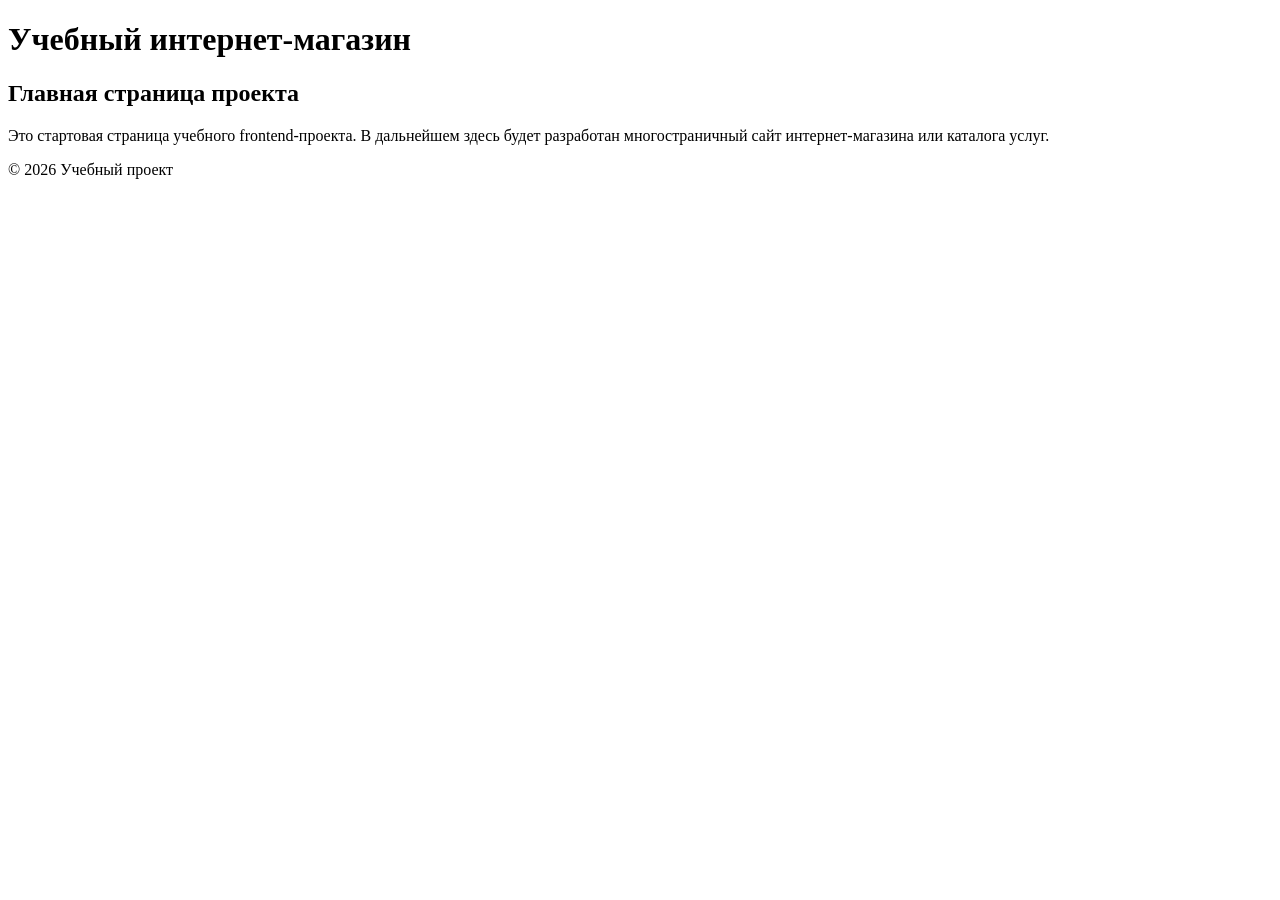
==== index.html @ a04b0ff8 "feat: initialize frontend project structure" ====
<!DOCTYPE html>
<html lang="ru">
<head>
  <meta charset="UTF-8">
  <meta name="viewport" content="width=device-width, initial-scale=1.0">
  <title>Каталог товаров</title>
  <link rel="stylesheet" href="css/style.css">
</head>
<body>
  <header>
    <h1>Учебный интернет-магазин</h1>
  </header>

  <main>
    <section>
      <h2>Главная страница проекта</h2>
      <p>
        Это стартовая страница учебного frontend-проекта.
        В дальнейшем здесь будет разработан многостраничный сайт
        интернет-магазина или каталога услуг.
      </p>
    </section>
  </main>

  <footer>
    <p>&copy; 2026 Учебный проект</p>
  </footer>
</body>
</html>
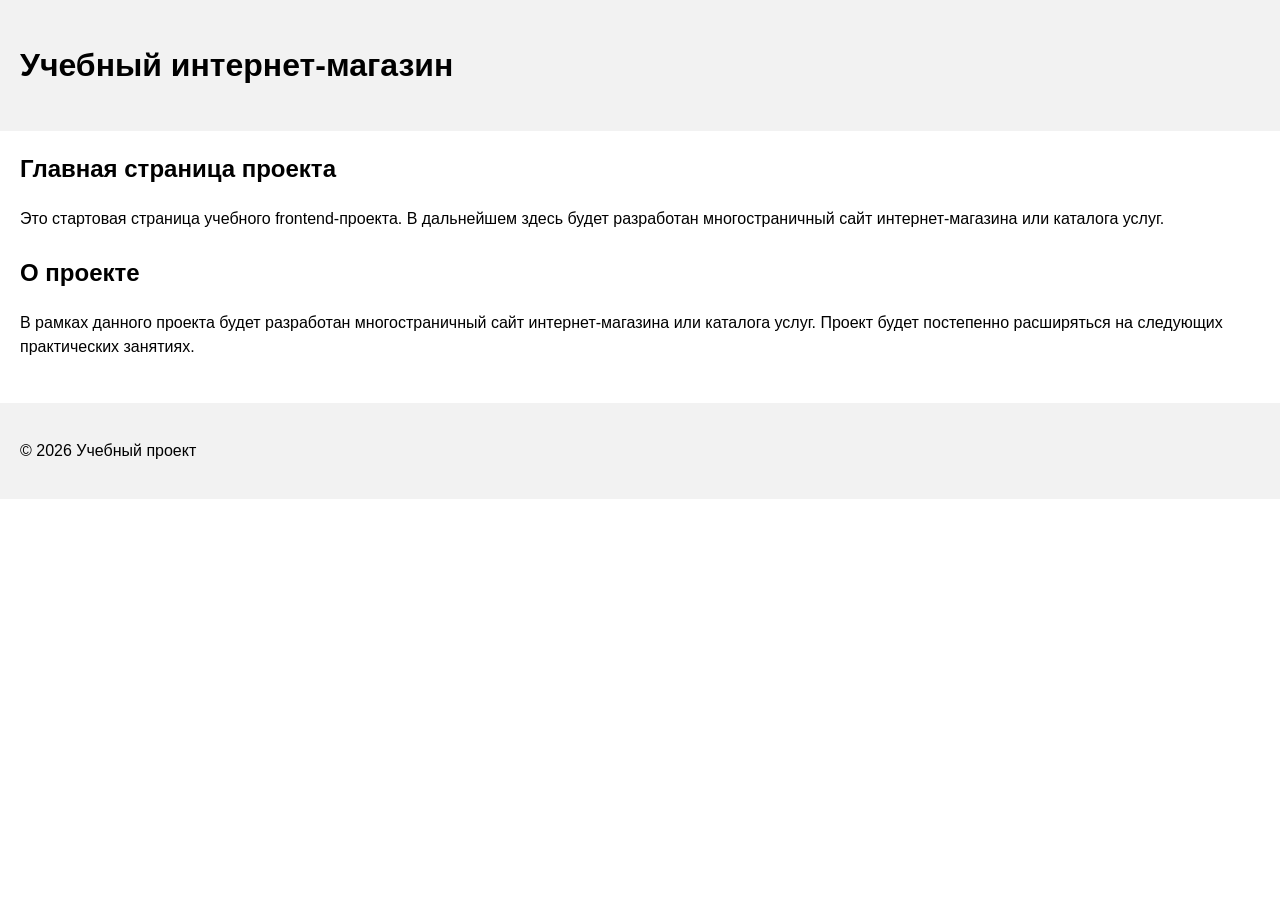
==== commit 2fb34e9d: "feat: add project description section" ====
--- a/index.html
+++ b/index.html
@@ -20,6 +20,15 @@
         интернет-магазина или каталога услуг.
       </p>
     </section>
+    <section>
+      <h2>О проекте</h2>
+      <p>
+        В рамках данного проекта будет разработан многостраничный сайт
+        интернет-магазина или каталога услуг. Проект будет постепенно
+        расширяться на следующих практических занятиях.
+      </p>
+    </section>
+ 
   </main>
 
   <footer>
--- a/css/style.css
+++ b/css/style.css
@@ -0,0 +1,27 @@
+body {
+  margin: 0;
+  font-family: Arial, sans-serif;
+  line-height: 1.5;
+}
+
+header,
+main,
+footer {
+  padding: 20px;
+}
+
+header {
+  background-color: #f2f2f2;
+}
+
+footer {
+  background-color: #f2f2f2;
+}
+
+section {
+  margin-bottom: 24px;
+}
+
+section h2 {
+  margin-top: 0;
+}
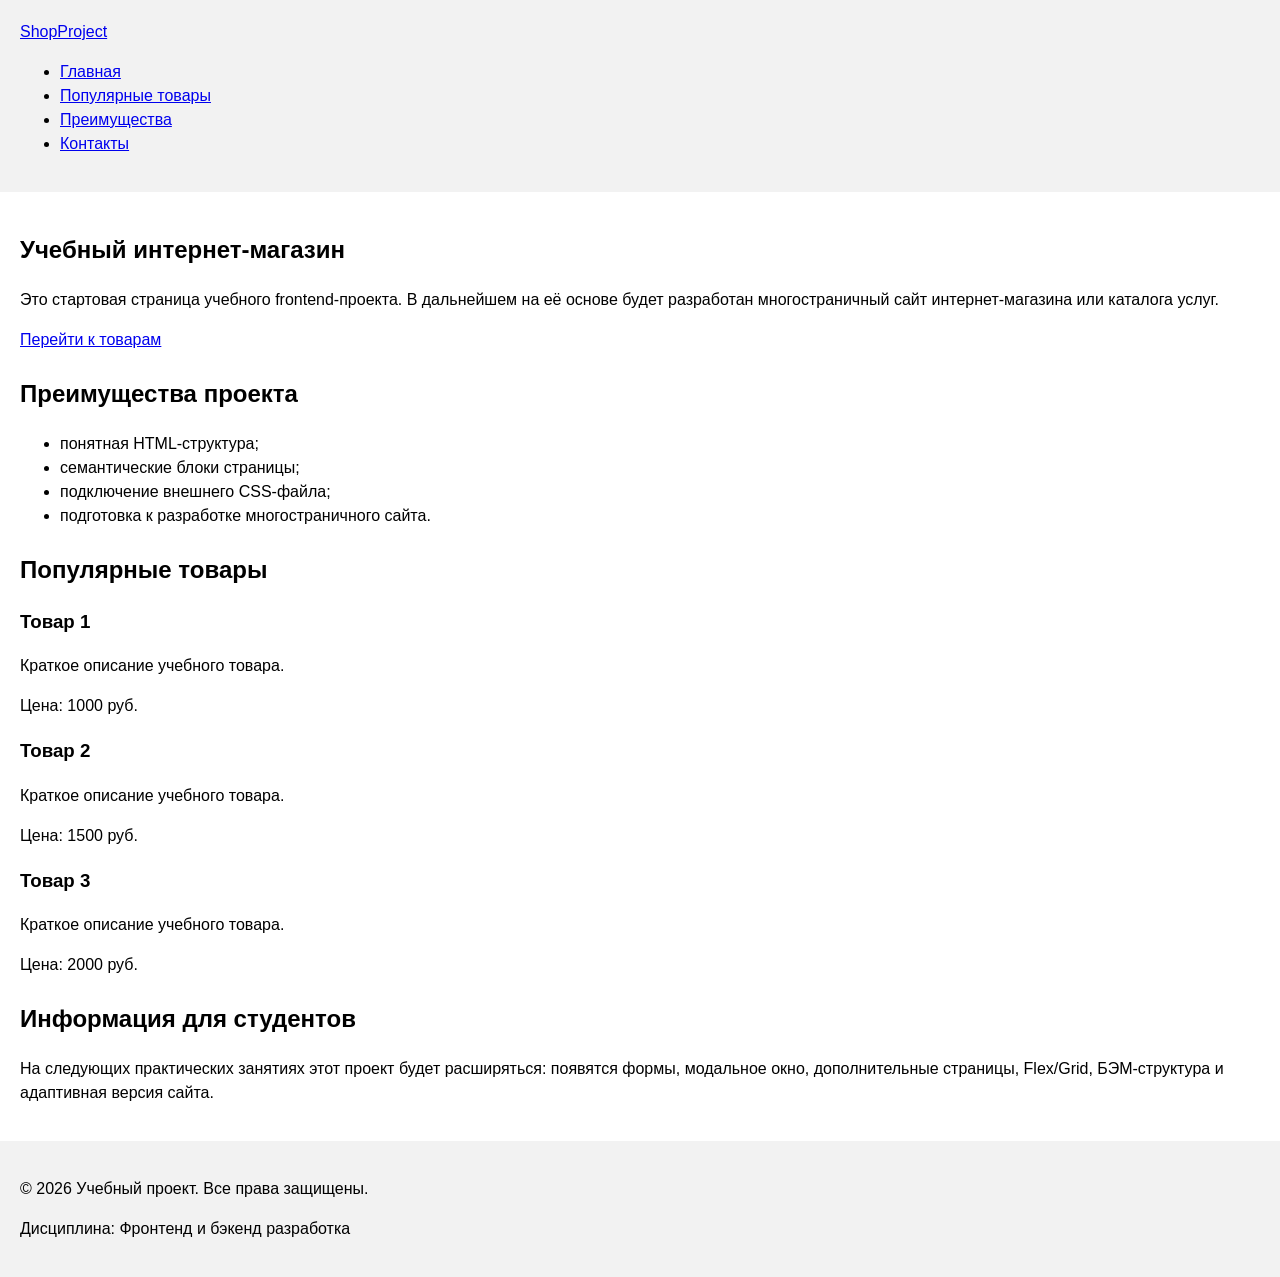
==== commit faf2e742: "feat: add semantic HTML structure and base CSS styles" ====
--- a/index.html
+++ b/index.html
@@ -7,32 +7,80 @@
   <link rel="stylesheet" href="css/style.css">
 </head>
 <body>
-  <header>
-    <h1>Учебный интернет-магазин</h1>
-  </header>
+<header>
+  <div class="site-header">
+    <a class="site-logo" href="index.html">ShopProject</a>
 
-  <main>
-    <section>
-      <h2>Главная страница проекта</h2>
-      <p>
-        Это стартовая страница учебного frontend-проекта.
-        В дальнейшем здесь будет разработан многостраничный сайт
-        интернет-магазина или каталога услуг.
-      </p>
-    </section>
-    <section>
-      <h2>О проекте</h2>
-      <p>
-        В рамках данного проекта будет разработан многостраничный сайт
-        интернет-магазина или каталога услуг. Проект будет постепенно
-        расширяться на следующих практических занятиях.
-      </p>
-    </section>
- 
-  </main>
+    <nav class="site-nav" aria-label="Основная навигация">
+      <ul class="site-nav__list">
+        <li><a href="index.html">Главная</a></li>
+        <li><a href="#popular">Популярные товары</a></li>
+        <li><a href="#advantages">Преимущества</a></li>
+        <li><a href="#contacts">Контакты</a></li>
+      </ul>
+    </nav>
+  </div>
+</header>
 
-  <footer>
-    <p>&copy; 2026 Учебный проект</p>
-  </footer>
+
+<main>
+  <!-- Основное содержимое страницы -->
+   <section class="hero">
+  <h1>Учебный интернет-магазин</h1>
+  <p>
+    Это стартовая страница учебного frontend-проекта.
+    В дальнейшем на её основе будет разработан многостраничный сайт
+    интернет-магазина или каталога услуг.
+  </p>
+  <a class="button" href="#popular">Перейти к товарам</a>
+</section>
+<section class="section" id="advantages">
+  <h2>Преимущества проекта</h2>
+
+  <ul class="advantages-list">
+    <li>понятная HTML-структура;</li>
+    <li>семантические блоки страницы;</li>
+    <li>подключение внешнего CSS-файла;</li>
+    <li>подготовка к разработке многостраничного сайта.</li>
+  </ul>
+</section>
+<section class="section" id="popular">
+  <h2>Популярные товары</h2>
+
+  <article class="product-card">
+    <h3>Товар 1</h3>
+    <p>Краткое описание учебного товара.</p>
+    <p>Цена: 1000 руб.</p>
+  </article>
+
+  <article class="product-card">
+    <h3>Товар 2</h3>
+    <p>Краткое описание учебного товара.</p>
+    <p>Цена: 1500 руб.</p>
+  </article>
+
+  <article class="product-card">
+    <h3>Товар 3</h3>
+    <p>Краткое описание учебного товара.</p>
+    <p>Цена: 2000 руб.</p>
+  </article>
+</section>
+<aside class="aside-info">
+  <h2>Информация для студентов</h2>
+  <p>
+    На следующих практических занятиях этот проект будет расширяться:
+    появятся формы, модальное окно, дополнительные страницы, Flex/Grid,
+    БЭМ-структура и адаптивная версия сайта.
+  </p>
+</aside>
+
+</main>
+
+
+<footer id="contacts">
+  <p>&copy; 2026 Учебный проект. Все права защищены.</p>
+  <p>Дисциплина: Фронтенд и бэкенд разработка</p>
+</footer>
+
 </body>
 </html>
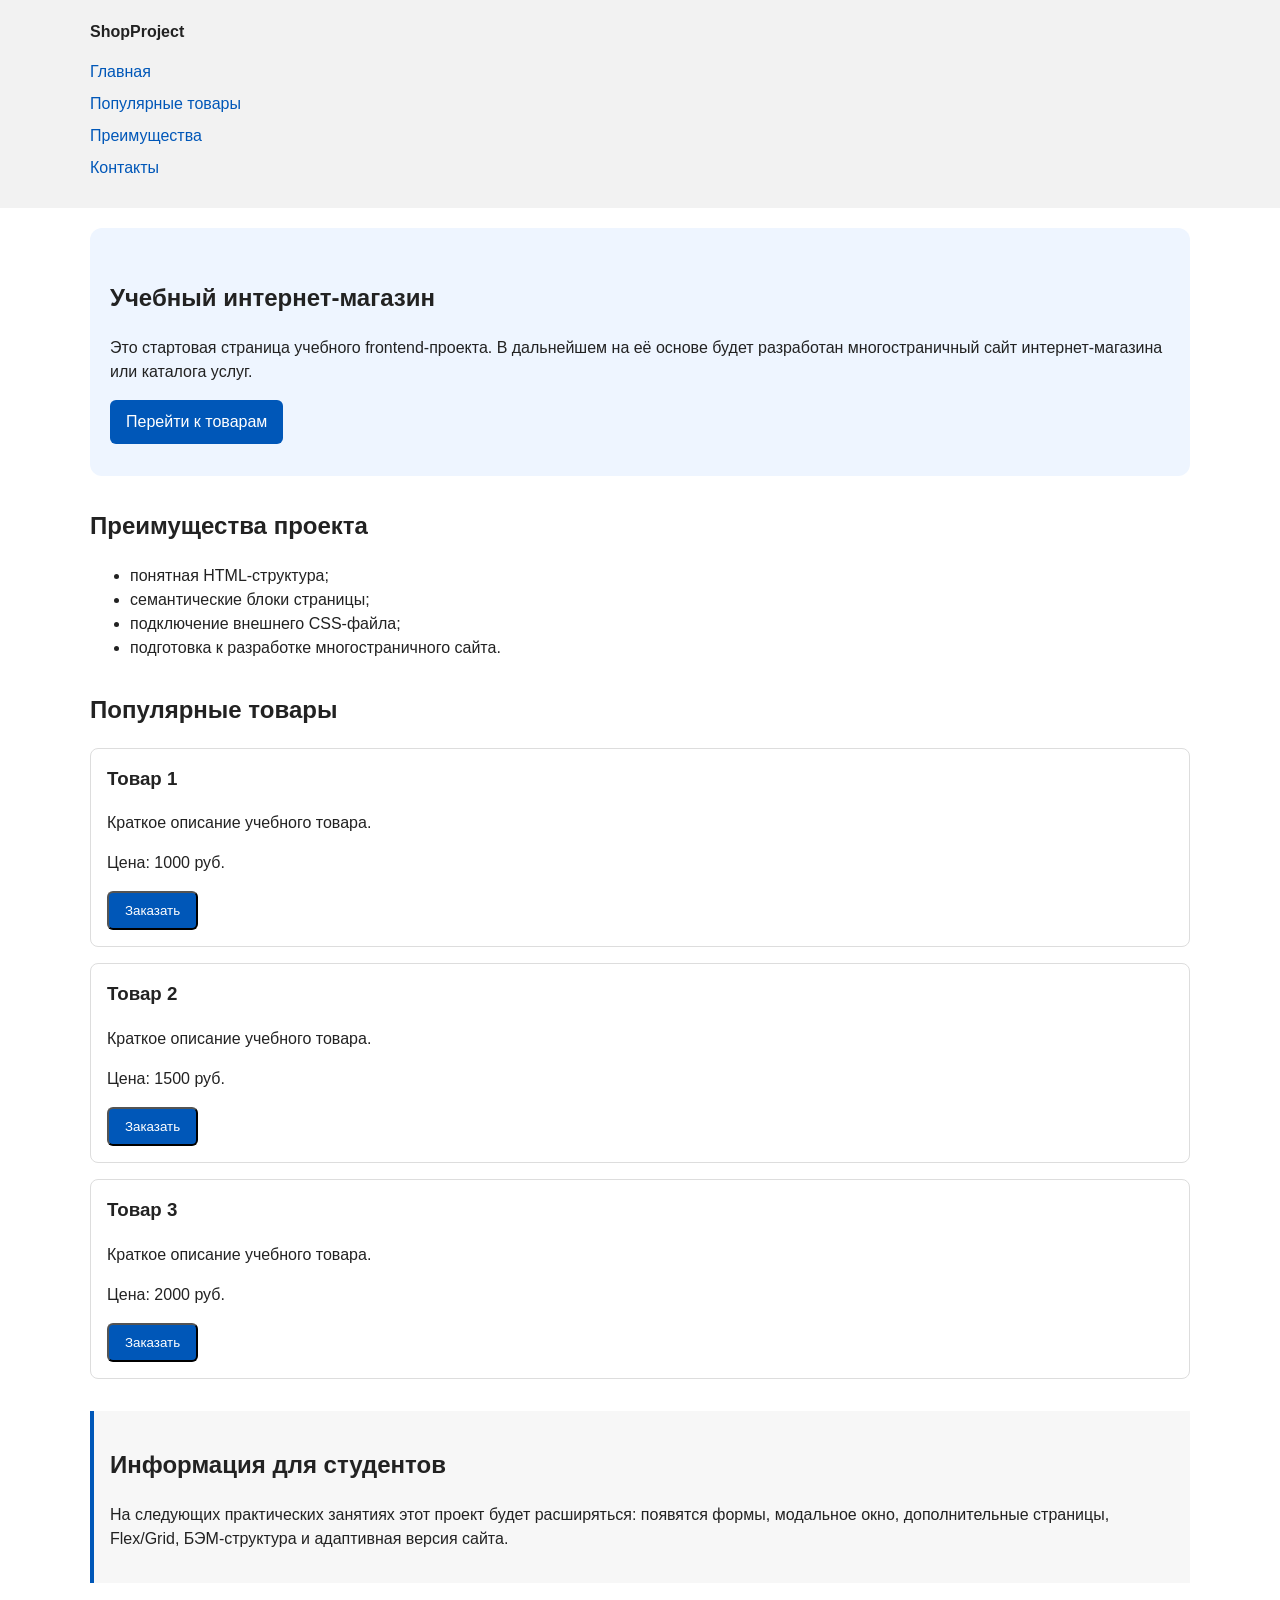
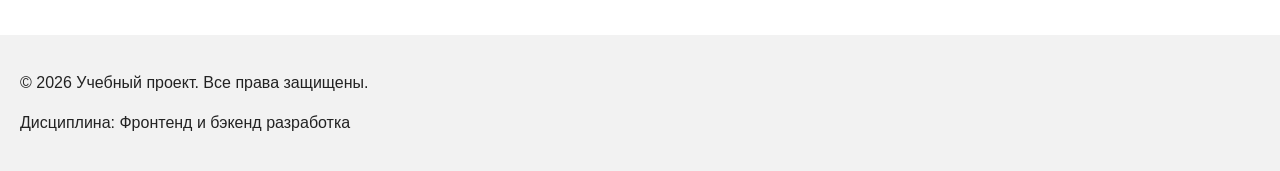
==== commit 5c1c6a30: "feat: add order form modal and validation" ====
--- a/index.html
+++ b/index.html
@@ -5,6 +5,7 @@
   <meta name="viewport" content="width=device-width, initial-scale=1.0">
   <title>Каталог товаров</title>
   <link rel="stylesheet" href="css/style.css">
+  <script src="js/main.js" defer></script>
 </head>
 <body>
 <header>
@@ -51,18 +52,30 @@
     <h3>Товар 1</h3>
     <p>Краткое описание учебного товара.</p>
     <p>Цена: 1000 руб.</p>
+    <button class="button product-card__button" type="button" data-product="Товар 1">
+      Заказать
+    </button>
+
   </article>
 
   <article class="product-card">
     <h3>Товар 2</h3>
     <p>Краткое описание учебного товара.</p>
     <p>Цена: 1500 руб.</p>
+    <button class="button product-card__button" type="button" data-product="Товар 2">
+      Заказать
+    </button>
+
   </article>
 
   <article class="product-card">
     <h3>Товар 3</h3>
     <p>Краткое описание учебного товара.</p>
     <p>Цена: 2000 руб.</p>
+    <button class="button product-card__button" type="button" data-product="Товар 3">
+      Заказать
+    </button>
+
   </article>
 </section>
 <aside class="aside-info">
@@ -81,6 +94,102 @@
   <p>&copy; 2026 Учебный проект. Все права защищены.</p>
   <p>Дисциплина: Фронтенд и бэкенд разработка</p>
 </footer>
+<dialog class="order-dialog" id="order-dialog" aria-labelledby="order-dialog-title">
+  <h2 id="order-dialog-title">Оформление заявки</h2>
+
+  <form class="order-form" id="order-form" action="#" method="post" novalidate>
+    <input id="selected-product" name="selected-product" type="hidden">
+
+    <div class="form-field">
+      <label for="order-name">Имя</label>
+      <input
+        id="order-name"
+        name="name"
+        type="text"
+        placeholder="Введите ваше имя"
+        minlength="2"
+        autocomplete="given-name"
+        required
+      >
+    </div>
+
+    <div class="form-field">
+      <label for="order-email">E-mail</label>
+      <input
+        id="order-email"
+        name="email"
+        type="email"
+        placeholder="example@mail.ru"
+        autocomplete="email"
+        required
+      >
+    </div>
+
+    <div class="form-field">
+      <label for="order-phone">Телефон</label>
+      <input
+        id="order-phone"
+        name="phone"
+        type="tel"
+        inputmode="tel"
+        placeholder="+7 (900) 000-00-00"
+        pattern="^\+7 \(\d{3}\) \d{3}-\d{2}-\d{2}$"
+        required
+      >
+      <small>Формат: +7 (900) 000-00-00</small>
+    </div>
+
+    <div class="form-field">
+      <label for="order-date">Дата связи</label>
+      <input
+        id="order-date"
+        name="date"
+        type="date"
+      >
+    </div>
+
+    <div class="form-field">
+      <label for="order-topic">Тема заявки</label>
+      <select id="order-topic" name="topic" required>
+        <option value="">Выберите тему</option>
+        <option value="product">Заказ товара</option>
+        <option value="consultation">Консультация</option>
+        <option value="delivery">Доставка</option>
+      </select>
+    </div>
+
+    <div class="form-field">
+      <label for="order-comment">Комментарий</label>
+      <textarea
+        id="order-comment"
+        name="comment"
+        rows="4"
+        placeholder="Укажите дополнительную информацию"
+      ></textarea>
+    </div>
+
+    <div class="form-field form-field--checkbox">
+      <label>
+        <input
+          id="order-agreement"
+          name="agreement"
+          type="checkbox"
+          required
+        >
+        Я согласен на обработку данных
+      </label>
+    </div>
+
+    <div class="form-actions">
+      <button type="button" id="close-order-dialog">Закрыть</button>
+      <button type="submit">Отправить заявку</button>
+    </div>
+  </form>
+</dialog>
+
+<p class="success-message" id="success-message" hidden>
+  Форма успешно отправлена!
+</p>
 
 </body>
 </html>
--- a/css/style.css
+++ b/css/style.css
@@ -1,27 +1,271 @@
+/* 
+  Универсальное правило для всех элементов.
+  border-box делает расчёт размеров более понятным:
+  width включает content, padding и border.
+*/
+* {
+  box-sizing: border-box;
+}
+
+/*
+  Убираем стандартный внешний отступ браузера у body.
+  Без этого вокруг страницы может появиться белая рамка.
+*/
 body {
   margin: 0;
   font-family: Arial, sans-serif;
   line-height: 1.5;
-}
-
+  color: #222222;
+  background-color: #ffffff;
+}
+
+
+/*
+  Задаём внутренние отступы для основных областей страницы.
+  Это делает содержимое визуально отделённым от краёв окна браузера.
+*/
 header,
 main,
 footer {
   padding: 20px;
 }
 
+/*
+  Оформляем шапку страницы.
+  Пока используется простой светло-серый фон.
+*/
 header {
   background-color: #f2f2f2;
 }
 
+/*
+  Оформляем подвал страницы тем же фоном,
+  чтобы визуально отделить его от основного содержимого.
+*/
 footer {
   background-color: #f2f2f2;
 }
-
-section {
-  margin-bottom: 24px;
-}
-
-section h2 {
+/*
+  Ограничиваем ширину содержимого шапки,
+  чтобы оно не растягивалось слишком сильно на широких экранах.
+*/
+.site-header {
+  max-width: 1100px;
+  margin: 0 auto;
+}
+
+/*
+  Оформляем текстовый логотип.
+*/
+.site-logo {
+  font-weight: bold;
+  text-decoration: none;
+  color: #222222;
+}
+
+/*
+  Убираем стандартные отступы и маркеры списка навигации.
+*/
+.site-nav__list {
+  padding: 0;
+  margin: 16px 0 0;
+  list-style: none;
+}
+
+/*
+  Добавляем расстояние между пунктами меню.
+*/
+.site-nav__list li {
+  margin-bottom: 8px;
+}
+
+/*
+  Оформляем ссылки меню.
+*/
+.site-nav__list a {
+  color: #0057b8;
+  text-decoration: none;
+}
+
+/*
+  При наведении мыши подчёркиваем ссылку.
+  Подробно состояния интерфейса будут рассмотрены в практической работе 1.7.
+*/
+.site-nav__list a:hover {
+  text-decoration: underline;
+}
+
+/*
+  Hero-блок — первый крупный блок страницы.
+  Он визуально отделяется от остальных разделов фоном и отступами.
+*/
+.hero {
+  max-width: 1100px;
+  margin: 0 auto 32px;
+  padding: 32px 20px;
+  background-color: #eef5ff;
+  border-radius: 12px;
+}
+
+/*
+  Общий класс для разделов страницы.
+*/
+.section {
+  max-width: 1100px;
+  margin: 0 auto 32px;
+}
+
+/*
+  Убираем лишний верхний отступ у заголовков разделов.
+*/
+.section h2 {
   margin-top: 0;
 }
+/*
+  Карточка товара — самостоятельный блок.
+  На следующих занятиях карточки будут доработаны и выстроены в сетку.
+*/
+.product-card {
+  margin-bottom: 16px;
+  padding: 16px;
+  border: 1px solid #dddddd;
+  border-radius: 8px;
+  background-color: #ffffff;
+}
+
+/*
+  Убираем лишний верхний отступ у заголовка карточки.
+*/
+.product-card h3 {
+  margin-top: 0;
+}
+/*
+  Пока это обычная ссылка, но визуально она оформляется как кнопка.
+*/
+.button {
+  display: inline-block;
+  padding: 10px 16px;
+  color: #ffffff;
+  background-color: #0057b8;
+  text-decoration: none;
+  border-radius: 6px;
+}
+
+/*
+  Простое состояние наведения для кнопки.
+*/
+.button:hover {
+  background-color: #003f86;
+}
+
+/*
+  Дополнительный информационный блок.
+*/
+.aside-info {
+  max-width: 1100px;
+  margin: 0 auto 32px;
+  padding: 16px;
+  border-left: 4px solid #0057b8;
+  background-color: #f7f7f7;
+}
+/*
+  Модальное окно.
+  Элемент dialog сам умеет открываться поверх страницы.
+*/
+.order-dialog {
+  width: min(100% - 32px, 560px);
+  padding: 24px;
+  border: none;
+  border-radius: 12px;
+}
+
+/*
+  Затемнение фона за модальным окном.
+*/
+.order-dialog::backdrop {
+  background-color: rgba(0, 0, 0, 0.5);
+}
+
+/*
+  Поле формы.
+  Каждый блок получает нижний отступ.
+*/
+.form-field {
+  margin-bottom: 16px;
+}
+
+/*
+  Подпись поля.
+*/
+.form-field label {
+  display: block;
+  margin-bottom: 6px;
+}
+
+/*
+  Основные поля формы.
+*/
+.form-field input,
+.form-field select,
+.form-field textarea {
+  width: 100%;
+  padding: 10px 12px;
+  border: 1px solid #cccccc;
+  border-radius: 6px;
+  font: inherit;
+}
+
+/*
+  Checkbox не должен занимать всю ширину.
+*/
+.form-field input[type="checkbox"] {
+  width: auto;
+}
+
+/*
+  Подсказка под полем телефона.
+*/
+.form-field small {
+  display: block;
+  margin-top: 4px;
+  color: #666666;
+}
+
+/*
+  Видимый фокус для клавиатурной навигации.
+*/
+.form-field input:focus-visible,
+.form-field select:focus-visible,
+.form-field textarea:focus-visible,
+.form-actions button:focus-visible {
+  outline: 2px solid #0057b8;
+  outline-offset: 2px;
+}
+
+/*
+  Подсветка ошибочных полей.
+  Атрибут aria-invalid будет добавляться через JavaScript.
+*/
+[aria-invalid="true"] {
+  border-color: #b00020;
+}
+
+/*
+  Кнопки формы.
+*/
+.form-actions {
+  display: flex;
+  gap: 12px;
+  margin-top: 20px;
+}
+
+/*
+  Сообщение об успешной отправке.
+*/
+.success-message {
+  max-width: 1100px;
+  margin: 24px auto;
+  padding: 16px;
+  border-left: 4px solid #168a2f;
+  background-color: #eefaf0;
+}
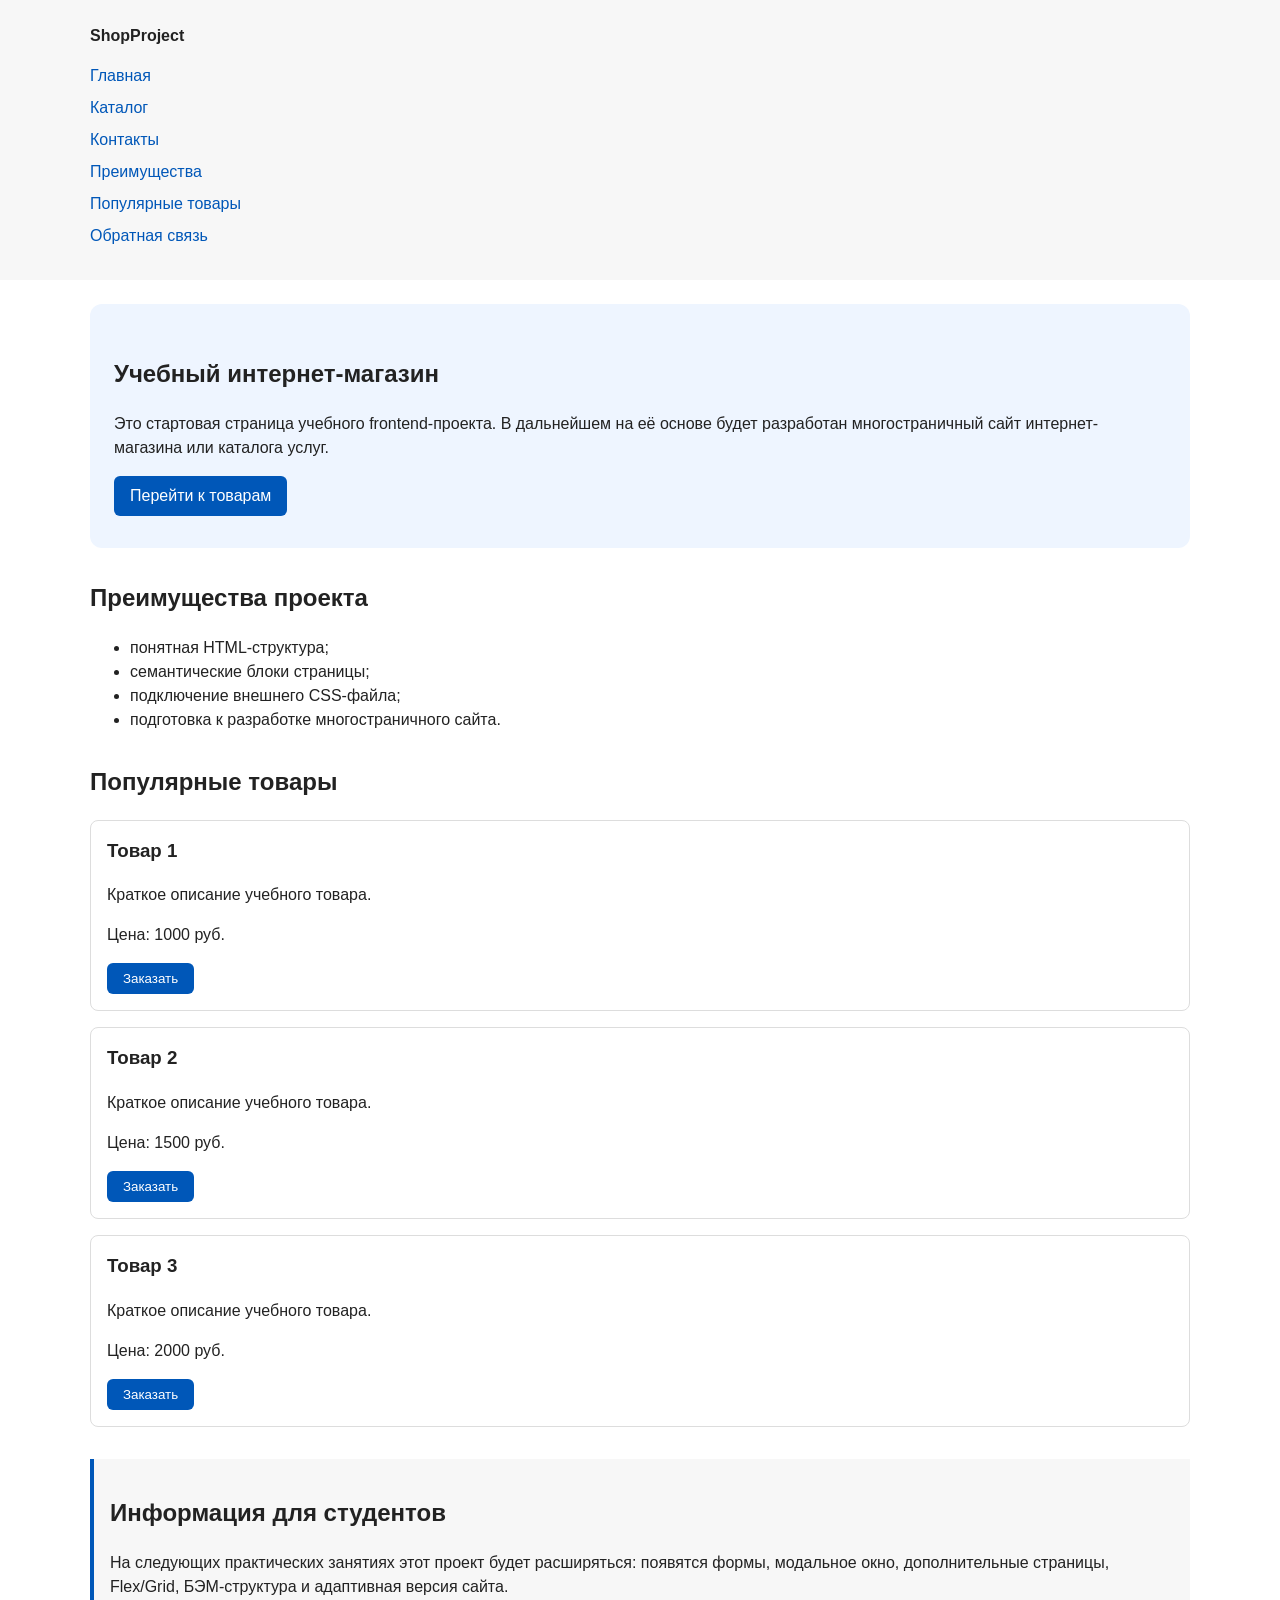
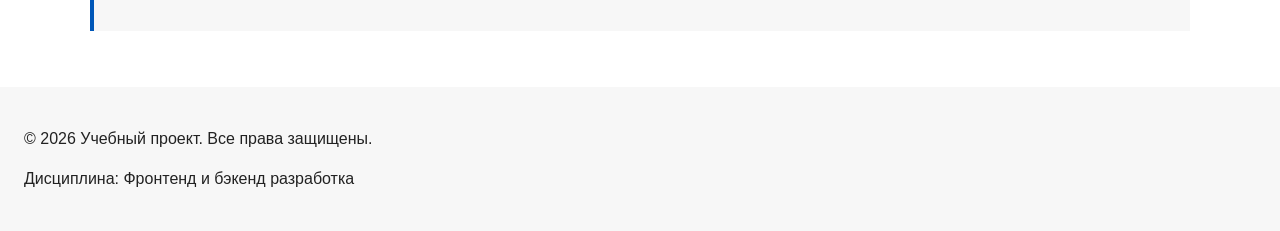
==== commit 33224401: "feat: add multi-page structure navigation and anchors" ====
--- a/index.html
+++ b/index.html
@@ -11,15 +11,18 @@
 <header>
   <div class="site-header">
     <a class="site-logo" href="index.html">ShopProject</a>
-
     <nav class="site-nav" aria-label="Основная навигация">
       <ul class="site-nav__list">
-        <li><a href="index.html">Главная</a></li>
-        <li><a href="#popular">Популярные товары</a></li>
-        <li><a href="#advantages">Преимущества</a></li>
-        <li><a href="#contacts">Контакты</a></li>
-      </ul>
-    </nav>
+      <li><a href="index.html">Главная</a></li>
+      <li><a href="catalog.html">Каталог</a></li>
+      <li><a href="contacts.html">Контакты</a></li>
+      <li><a href="index.html#advantages">Преимущества</a></li>
+      <li><a href="index.html#popular">Популярные товары</a></li>
+      <li><a href="index.html#contacts">Обратная связь</a></li>
+    </ul>
+</nav>
+
+    
   </div>
 </header>
 
--- a/css/style.css
+++ b/css/style.css
@@ -1,23 +1,56 @@
-/* 
-  Универсальное правило для всех элементов.
-  border-box делает расчёт размеров более понятным:
-  width включает content, padding и border.
-*/
+/* ===============================
+   1. Переменные проекта
+   =============================== */
+
+
+:root {
+  /* Основные цвета проекта */
+  --color-bg: #ffffff;
+  --color-text: #222222;
+  --color-muted: #666666;
+  --color-primary: #0057b8;
+  --color-primary-dark: #003f86;
+  --color-border: #dddddd;
+  --color-surface: #f7f7f7;
+  --color-surface-accent: #eef5ff;
+  --color-danger: #b00020;
+  --color-success: #168a2f;
+  --color-success-bg: #eefaf0;
+  --color-white: #ffffff;
+
+  /* Отступы */
+  --space-xs: 4px;
+  --space-sm: 8px;
+  --space-md: 16px;
+  --space-lg: 24px;
+  --space-xl: 32px;
+
+  /* Скругления */
+  --radius-sm: 6px;
+  --radius-md: 8px;
+  --radius-lg: 12px;
+
+  /* Размеры */
+  --container-width: 1100px;
+}
+
+
+/* ===============================
+   2. Базовые стили
+   =============================== */
+
 * {
   box-sizing: border-box;
 }
 
-/*
-  Убираем стандартный внешний отступ браузера у body.
-  Без этого вокруг страницы может появиться белая рамка.
-*/
 body {
   margin: 0;
   font-family: Arial, sans-serif;
   line-height: 1.5;
-  color: #222222;
-  background-color: #ffffff;
-}
+  color: var(--color-text);
+  background-color: var(--color-bg);
+}
+
 
 
 /*
@@ -27,24 +60,39 @@
 header,
 main,
 footer {
-  padding: 20px;
-}
+  padding: var(--space-lg);
+}
+
 
 /*
   Оформляем шапку страницы.
   Пока используется простой светло-серый фон.
 */
 header {
-  background-color: #f2f2f2;
-}
-
-/*
-  Оформляем подвал страницы тем же фоном,
-  чтобы визуально отделить его от основного содержимого.
-*/
+  background-color: var(--color-surface);
+}
+
 footer {
-  background-color: #f2f2f2;
-}
+  background-color: var(--color-surface);
+}
+
+
+/* ===============================
+   3. Общие элементы интерфейса
+   =============================== */
+a {
+  color: var(--color-primary);
+}
+
+a:hover {
+  color: var(--color-primary-dark);
+}
+
+a:focus-visible {
+  outline: 2px solid var(--color-primary);
+  outline-offset: 3px;
+}
+
 /*
   Ограничиваем ширину содержимого шапки,
   чтобы оно не растягивалось слишком сильно на широких экранах.
@@ -95,160 +143,148 @@
   text-decoration: underline;
 }
 
+.button {
+  display: inline-block;
+  padding: var(--space-sm) var(--space-md);
+  color: var(--color-white);
+  background-color: var(--color-primary);
+  text-decoration: none;
+  border: none;
+  border-radius: var(--radius-sm);
+  cursor: pointer;
+}
+
+.button:hover {
+  background-color: var(--color-primary-dark);
+}
+
+.button:focus-visible {
+  outline: 2px solid var(--color-primary);
+  outline-offset: 3px;
+}
+
+.button:disabled {
+  opacity: 0.6;
+  cursor: not-allowed;
+}
+
+
+/* ===============================
+   4. Компоненты страницы
+   =============================== */
+
 /*
   Hero-блок — первый крупный блок страницы.
   Он визуально отделяется от остальных разделов фоном и отступами.
 */
 .hero {
-  max-width: 1100px;
-  margin: 0 auto 32px;
-  padding: 32px 20px;
-  background-color: #eef5ff;
-  border-radius: 12px;
-}
-
-/*
-  Общий класс для разделов страницы.
-*/
+  max-width: var(--container-width);
+  margin: 0 auto var(--space-xl);
+  padding: var(--space-xl) var(--space-lg);
+  background-color: var(--color-surface-accent);
+  border-radius: var(--radius-lg);
+}
+
 .section {
-  max-width: 1100px;
-  margin: 0 auto 32px;
-}
-
-/*
-  Убираем лишний верхний отступ у заголовков разделов.
-*/
+  max-width: var(--container-width);
+  margin: 0 auto var(--space-xl);
+}
+
 .section h2 {
   margin-top: 0;
 }
-/*
-  Карточка товара — самостоятельный блок.
-  На следующих занятиях карточки будут доработаны и выстроены в сетку.
-*/
+
 .product-card {
-  margin-bottom: 16px;
-  padding: 16px;
-  border: 1px solid #dddddd;
-  border-radius: 8px;
-  background-color: #ffffff;
-}
-
-/*
-  Убираем лишний верхний отступ у заголовка карточки.
-*/
+  margin-bottom: var(--space-md);
+  padding: var(--space-md);
+  border: 1px solid var(--color-border);
+  border-radius: var(--radius-md);
+  background-color: var(--color-bg);
+}
+
+.product-card:hover {
+  border-color: var(--color-primary);
+}
+
 .product-card h3 {
   margin-top: 0;
 }
-/*
-  Пока это обычная ссылка, но визуально она оформляется как кнопка.
-*/
-.button {
-  display: inline-block;
-  padding: 10px 16px;
-  color: #ffffff;
-  background-color: #0057b8;
-  text-decoration: none;
-  border-radius: 6px;
-}
-
-/*
-  Простое состояние наведения для кнопки.
-*/
-.button:hover {
-  background-color: #003f86;
-}
-
-/*
-  Дополнительный информационный блок.
-*/
+
 .aside-info {
-  max-width: 1100px;
-  margin: 0 auto 32px;
-  padding: 16px;
-  border-left: 4px solid #0057b8;
-  background-color: #f7f7f7;
-}
-/*
-  Модальное окно.
-  Элемент dialog сам умеет открываться поверх страницы.
-*/
+  max-width: var(--container-width);
+  margin: 0 auto var(--space-xl);
+  padding: var(--space-md);
+  border-left: 4px solid var(--color-primary);
+  background-color: var(--color-surface);
+}
+
+
+/* ===============================
+   5. Форма и модальное окно
+   =============================== */
+
 .order-dialog {
   width: min(100% - 32px, 560px);
-  padding: 24px;
+  padding: var(--space-lg);
   border: none;
-  border-radius: 12px;
-}
-
-/*
-  Затемнение фона за модальным окном.
-*/
+  border-radius: var(--radius-lg);
+}
+
 .order-dialog::backdrop {
   background-color: rgba(0, 0, 0, 0.5);
 }
 
-/*
-  Поле формы.
-  Каждый блок получает нижний отступ.
-*/
 .form-field {
-  margin-bottom: 16px;
-}
-
-/*
-  Подпись поля.
-*/
+  margin-bottom: var(--space-md);
+}
+
 .form-field label {
   display: block;
-  margin-bottom: 6px;
-}
-
-/*
-  Основные поля формы.
-*/
+  margin-bottom: var(--space-xs);
+}
+
 .form-field input,
 .form-field select,
 .form-field textarea {
   width: 100%;
   padding: 10px 12px;
-  border: 1px solid #cccccc;
-  border-radius: 6px;
+  border: 1px solid var(--color-border);
+  border-radius: var(--radius-sm);
   font: inherit;
 }
 
-/*
-  Checkbox не должен занимать всю ширину.
-*/
 .form-field input[type="checkbox"] {
   width: auto;
 }
 
-/*
-  Подсказка под полем телефона.
-*/
 .form-field small {
   display: block;
-  margin-top: 4px;
-  color: #666666;
-}
+  margin-top: var(--space-xs);
+  color: var(--color-muted);
+}
+
 
 /*
   Видимый фокус для клавиатурной навигации.
 */
+.form-field input:hover,
+.form-field select:hover,
+.form-field textarea:hover {
+  border-color: var(--color-primary);
+}
+
 .form-field input:focus-visible,
 .form-field select:focus-visible,
 .form-field textarea:focus-visible,
 .form-actions button:focus-visible {
-  outline: 2px solid #0057b8;
-  outline-offset: 2px;
-}
-
-/*
-  Подсветка ошибочных полей.
-  Атрибут aria-invalid будет добавляться через JavaScript.
-*/
+  outline: 2px solid var(--color-primary);
+  outline-offset: 3px;
+}
+
 [aria-invalid="true"] {
-  border-color: #b00020;
-}
+  border-color: var(--color-danger);
+}
+
 
 /*
   Кнопки формы.
@@ -263,9 +299,31 @@
   Сообщение об успешной отправке.
 */
 .success-message {
-  max-width: 1100px;
-  margin: 24px auto;
-  padding: 16px;
-  border-left: 4px solid #168a2f;
-  background-color: #eefaf0;
-}
+  max-width: var(--container-width);
+  margin: var(--space-lg) auto;
+  padding: var(--space-md);
+  border-left: 4px solid var(--color-success);
+  background-color: var(--color-success-bg);
+}
+.breadcrumbs {
+  max-width: var(--container-width);
+  margin: 0 auto var(--space-md);
+  font-size: 14px;
+  color: var(--color-muted);
+}
+
+.breadcrumbs a {
+  color: var(--color-primary);
+}
+
+.breadcrumbs span::before {
+  content: " / ";
+  color: var(--color-muted);
+}
+html {
+  scroll-behavior: smooth;
+}
+:target {
+  outline: 2px dashed var(--color-primary);
+  outline-offset: 4px;
+}
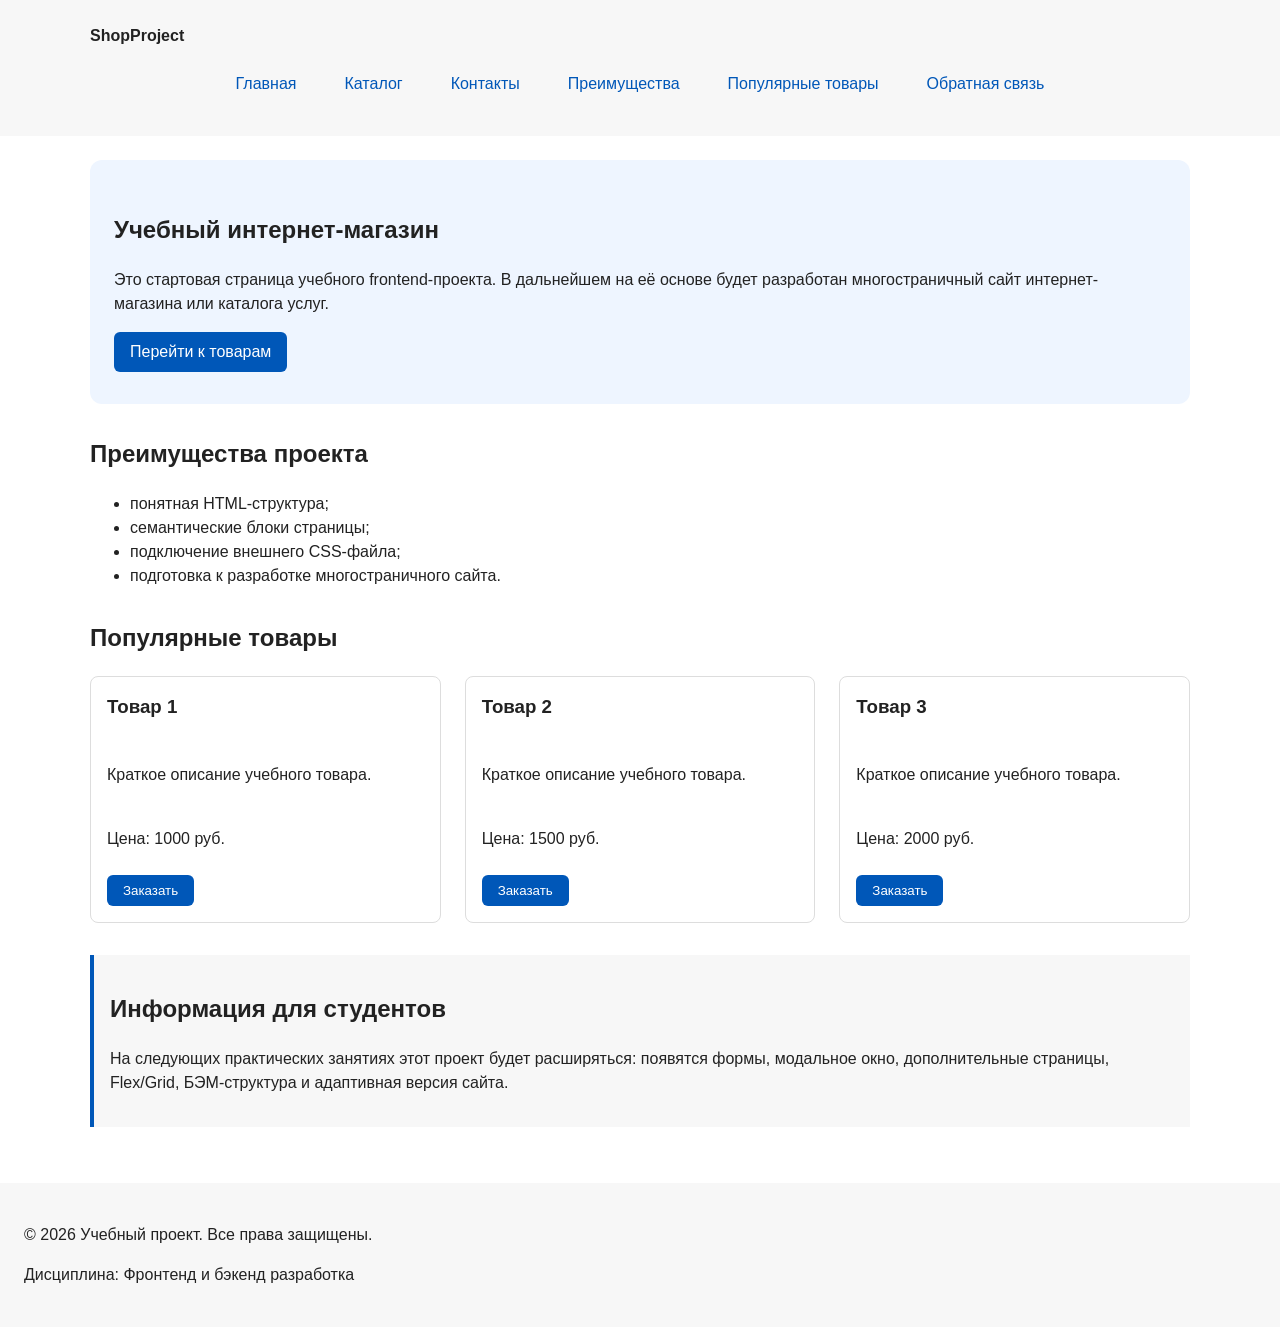
==== commit bfdbac09: "feat: add flex navigation and grid catalog layout" ====
--- a/index.html
+++ b/index.html
@@ -51,36 +51,36 @@
 <section class="section" id="popular">
   <h2>Популярные товары</h2>
 
-  <article class="product-card">
-    <h3>Товар 1</h3>
-    <p>Краткое описание учебного товара.</p>
-    <p>Цена: 1000 руб.</p>
-    <button class="button product-card__button" type="button" data-product="Товар 1">
-      Заказать
-    </button>
+  <div class="products-grid">
+    <article class="product-card">
+      <h3>Товар 1</h3>
+      <p>Краткое описание учебного товара.</p>
+      <p>Цена: 1000 руб.</p>
+      <button class="button product-card__button" type="button" data-product="Товар 1">
+        Заказать
+      </button>
+    </article>
 
-  </article>
+    <article class="product-card">
+      <h3>Товар 2</h3>
+      <p>Краткое описание учебного товара.</p>
+      <p>Цена: 1500 руб.</p>
+      <button class="button product-card__button" type="button" data-product="Товар 2">
+        Заказать
+      </button>
+    </article>
 
-  <article class="product-card">
-    <h3>Товар 2</h3>
-    <p>Краткое описание учебного товара.</p>
-    <p>Цена: 1500 руб.</p>
-    <button class="button product-card__button" type="button" data-product="Товар 2">
-      Заказать
-    </button>
+    <article class="product-card">
+      <h3>Товар 3</h3>
+      <p>Краткое описание учебного товара.</p>
+      <p>Цена: 2000 руб.</p>
+      <button class="button product-card__button" type="button" data-product="Товар 3">
+        Заказать
+      </button>
+    </article>
+  </div>
+</section>
 
-  </article>
-
-  <article class="product-card">
-    <h3>Товар 3</h3>
-    <p>Краткое описание учебного товара.</p>
-    <p>Цена: 2000 руб.</p>
-    <button class="button product-card__button" type="button" data-product="Товар 3">
-      Заказать
-    </button>
-
-  </article>
-</section>
 <aside class="aside-info">
   <h2>Информация для студентов</h2>
   <p>
--- a/css/style.css
+++ b/css/style.css
@@ -115,10 +115,16 @@
   Убираем стандартные отступы и маркеры списка навигации.
 */
 .site-nav__list {
+  display: flex;
+  flex-wrap: wrap;
+  justify-content: center;
+  align-items: center;
+  gap: var(--space-md);
   padding: 0;
-  margin: 16px 0 0;
+  margin: var(--space-md) 0 0;
   list-style: none;
 }
+
 
 /*
   Добавляем расстояние между пунктами меню.
@@ -127,21 +133,19 @@
   margin-bottom: 8px;
 }
 
-/*
-  Оформляем ссылки меню.
-*/
 .site-nav__list a {
-  color: #0057b8;
+  display: inline-block;
+  padding: var(--space-sm) var(--space-md);
+  color: var(--color-primary);
   text-decoration: none;
-}
-
-/*
-  При наведении мыши подчёркиваем ссылку.
-  Подробно состояния интерфейса будут рассмотрены в практической работе 1.7.
-*/
+  border-radius: var(--radius-sm);
+}
+
 .site-nav__list a:hover {
-  text-decoration: underline;
-}
+  color: var(--color-white);
+  background-color: var(--color-primary);
+}
+
 
 .button {
   display: inline-block;
@@ -195,12 +199,21 @@
 }
 
 .product-card {
-  margin-bottom: var(--space-md);
+  display: flex;
+  flex-direction: column;
+  gap: var(--space-sm);
+  margin-bottom: 0;
   padding: var(--space-md);
   border: 1px solid var(--color-border);
   border-radius: var(--radius-md);
   background-color: var(--color-bg);
 }
+
+.product-card .button {
+  margin-top: auto;
+  align-self: flex-start;
+}
+
 
 .product-card:hover {
   border-color: var(--color-primary);
@@ -327,3 +340,57 @@
   outline: 2px dashed var(--color-primary);
   outline-offset: 4px;
 }
+.products-grid {
+  display: grid;
+  grid-template-columns: repeat(3, 1fr);
+  gap: var(--space-lg);
+}
+
+.catalog-layout {
+  max-width: var(--container-width);
+  margin: 0 auto var(--space-xl);
+  display: grid;
+  grid-template-columns: 260px 1fr;
+  grid-template-areas: "filters products";
+  gap: var(--space-lg);
+}
+
+.catalog-filters {
+  grid-area: filters;
+  padding: var(--space-md);
+  border: 1px solid var(--color-border);
+  border-radius: var(--radius-md);
+  background-color: var(--color-surface);
+}
+
+.catalog-products {
+  grid-area: products;
+}
+.filters-form {
+  display: grid;
+  gap: var(--space-md);
+}
+
+.filters-form fieldset {
+  margin: 0;
+  padding: var(--space-md);
+  border: 1px solid var(--color-border);
+  border-radius: var(--radius-sm);
+}
+
+.filters-form legend {
+  font-weight: 700;
+}
+
+.filters-form label {
+  display: block;
+  margin-bottom: var(--space-sm);
+}
+
+.filters-form input[type="number"] {
+  width: 100%;
+  padding: 8px 10px;
+  border: 1px solid var(--color-border);
+  border-radius: var(--radius-sm);
+  font: inherit;
+}
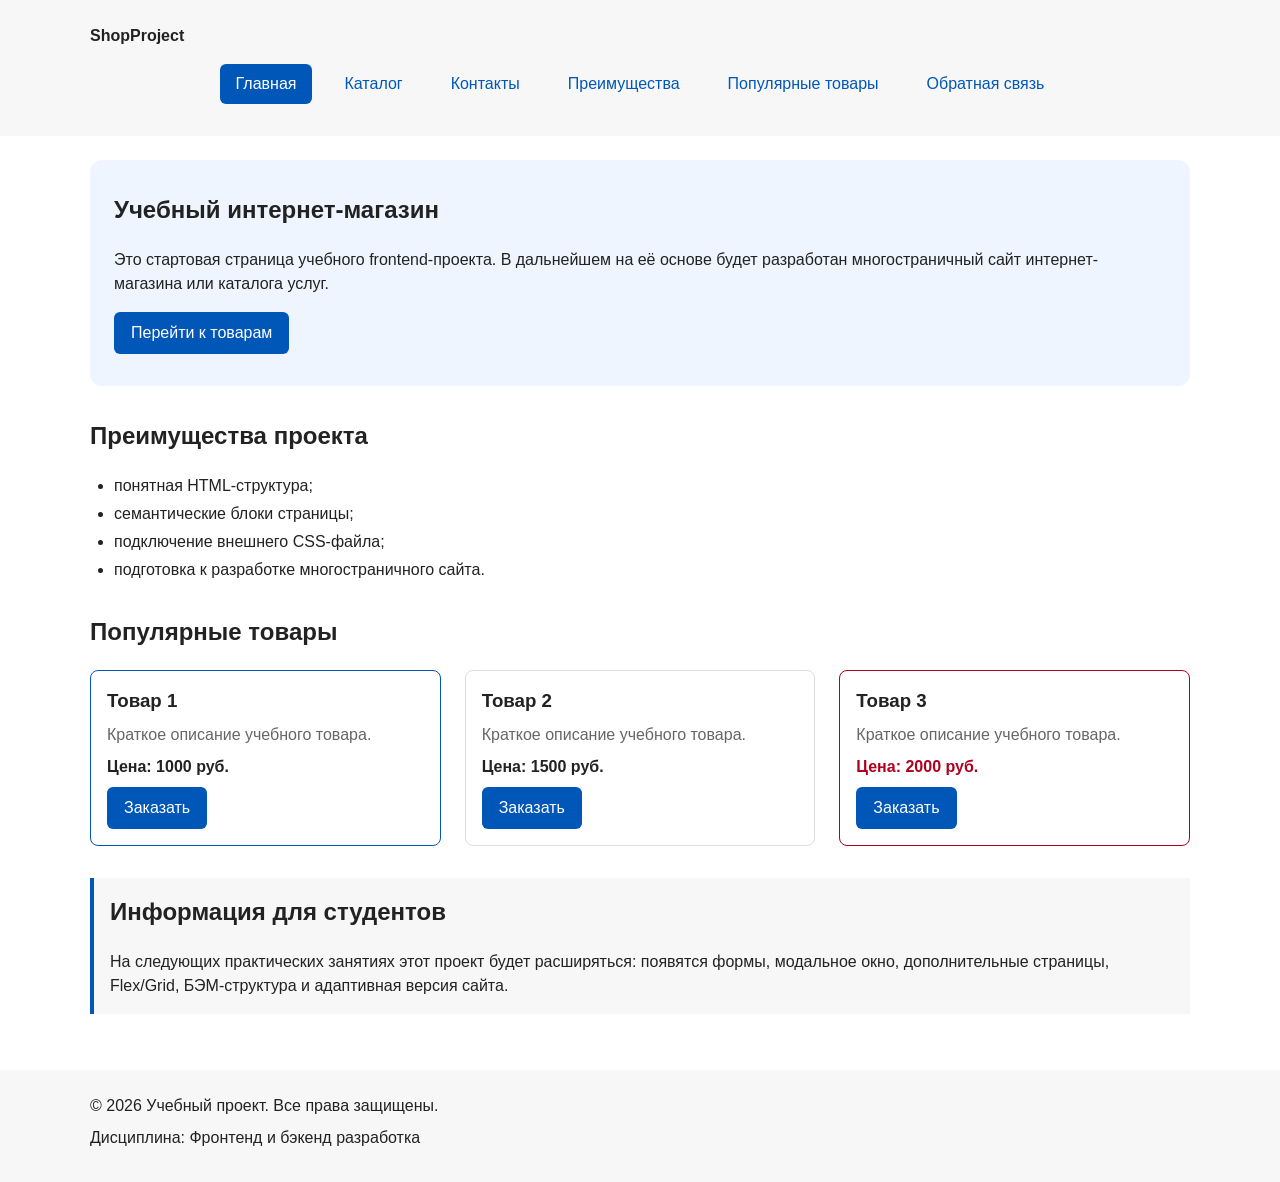
==== commit 00b8eeed: "refactor: apply BEM naming to CSS classes" ====
--- a/index.html
+++ b/index.html
@@ -3,196 +3,213 @@
 <head>
   <meta charset="UTF-8">
   <meta name="viewport" content="width=device-width, initial-scale=1.0">
-  <title>Каталог товаров</title>
+  <meta name="description" content="Учебный интернет-магазин: главная страница, преимущества и популярные товары.">
+  <title>Главная — Учебный интернет-магазин</title>
   <link rel="stylesheet" href="css/style.css">
   <script src="js/main.js" defer></script>
 </head>
 <body>
-<header>
-  <div class="site-header">
-    <a class="site-logo" href="index.html">ShopProject</a>
-    <nav class="site-nav" aria-label="Основная навигация">
-      <ul class="site-nav__list">
-      <li><a href="index.html">Главная</a></li>
-      <li><a href="catalog.html">Каталог</a></li>
-      <li><a href="contacts.html">Контакты</a></li>
-      <li><a href="index.html#advantages">Преимущества</a></li>
-      <li><a href="index.html#popular">Популярные товары</a></li>
-      <li><a href="index.html#contacts">Обратная связь</a></li>
-    </ul>
-</nav>
-
-    
-  </div>
-</header>
-
-
-<main>
-  <!-- Основное содержимое страницы -->
-   <section class="hero">
-  <h1>Учебный интернет-магазин</h1>
-  <p>
-    Это стартовая страница учебного frontend-проекта.
-    В дальнейшем на её основе будет разработан многостраничный сайт
-    интернет-магазина или каталога услуг.
+  <header class="site-header">
+    <div class="site-header__inner">
+      <a class="site-header__logo" href="index.html">ShopProject</a>
+
+      <nav class="site-nav" aria-label="Основная навигация">
+        <ul class="site-nav__list">
+          <li class="site-nav__item">
+            <a class="site-nav__link site-nav__link--active" href="index.html" aria-current="page">Главная</a>
+          </li>
+          <li class="site-nav__item">
+            <a class="site-nav__link" href="catalog.html">Каталог</a>
+          </li>
+          <li class="site-nav__item">
+            <a class="site-nav__link" href="contacts.html">Контакты</a>
+          </li>
+          <li class="site-nav__item">
+            <a class="site-nav__link" href="index.html#advantages">Преимущества</a>
+          </li>
+          <li class="site-nav__item">
+            <a class="site-nav__link" href="index.html#popular">Популярные товары</a>
+          </li>
+          <li class="site-nav__item">
+            <a class="site-nav__link" href="index.html#contacts">Обратная связь</a>
+          </li>
+        </ul>
+      </nav>
+    </div>
+  </header>
+
+  <main class="page">
+    <section class="hero">
+      <h1 class="hero__title">Учебный интернет-магазин</h1>
+      <p class="hero__text">
+        Это стартовая страница учебного frontend-проекта.
+        В дальнейшем на её основе будет разработан многостраничный сайт
+        интернет-магазина или каталога услуг.
+      </p>
+      <a class="button button--primary hero__button" href="#popular">Перейти к товарам</a>
+    </section>
+
+    <section class="section" id="advantages">
+      <h2 class="section__title">Преимущества проекта</h2>
+
+      <ul class="advantages-list">
+        <li class="advantages-list__item">понятная HTML-структура;</li>
+        <li class="advantages-list__item">семантические блоки страницы;</li>
+        <li class="advantages-list__item">подключение внешнего CSS-файла;</li>
+        <li class="advantages-list__item">подготовка к разработке многостраничного сайта.</li>
+      </ul>
+    </section>
+
+    <section class="section" id="popular">
+      <h2 class="section__title">Популярные товары</h2>
+
+      <div class="products-grid">
+        <article class="product-card product-card--featured">
+          <h3 class="product-card__title">Товар 1</h3>
+          <p class="product-card__description">Краткое описание учебного товара.</p>
+          <p class="product-card__price">Цена: 1000 руб.</p>
+          <button class="button button--primary product-card__button" type="button" data-product="Товар 1">
+            Заказать
+          </button>
+        </article>
+
+        <article class="product-card">
+          <h3 class="product-card__title">Товар 2</h3>
+          <p class="product-card__description">Краткое описание учебного товара.</p>
+          <p class="product-card__price">Цена: 1500 руб.</p>
+          <button class="button button--primary product-card__button" type="button" data-product="Товар 2">
+            Заказать
+          </button>
+        </article>
+
+        <article class="product-card product-card--discount">
+          <h3 class="product-card__title">Товар 3</h3>
+          <p class="product-card__description">Краткое описание учебного товара.</p>
+          <p class="product-card__price">Цена: 2000 руб.</p>
+          <button class="button button--primary product-card__button" type="button" data-product="Товар 3">
+            Заказать
+          </button>
+        </article>
+      </div>
+    </section>
+
+    <aside class="info-box">
+      <h2 class="info-box__title">Информация для студентов</h2>
+      <p class="info-box__text">
+        На следующих практических занятиях этот проект будет расширяться:
+        появятся формы, модальное окно, дополнительные страницы, Flex/Grid,
+        БЭМ-структура и адаптивная версия сайта.
+      </p>
+    </aside>
+  </main>
+
+  <footer class="site-footer" id="contacts">
+    <p class="site-footer__text">&copy; 2026 Учебный проект. Все права защищены.</p>
+    <p class="site-footer__text">Дисциплина: Фронтенд и бэкенд разработка</p>
+  </footer>
+
+  <dialog class="order-dialog" id="order-dialog" aria-labelledby="order-dialog-title">
+    <h2 class="order-dialog__title" id="order-dialog-title">Оформление заявки</h2>
+
+    <form class="order-form" id="order-form" action="#" method="post" novalidate>
+      <input id="selected-product" name="selected-product" type="hidden">
+
+      <div class="order-form__field">
+        <label class="order-form__label" for="order-name">Имя</label>
+        <input
+          class="order-form__input"
+          id="order-name"
+          name="name"
+          type="text"
+          placeholder="Введите ваше имя"
+          minlength="2"
+          autocomplete="given-name"
+          required
+        >
+      </div>
+
+      <div class="order-form__field">
+        <label class="order-form__label" for="order-email">E-mail</label>
+        <input
+          class="order-form__input"
+          id="order-email"
+          name="email"
+          type="email"
+          placeholder="example@mail.ru"
+          autocomplete="email"
+          required
+        >
+      </div>
+
+      <div class="order-form__field">
+        <label class="order-form__label" for="order-phone">Телефон</label>
+        <input
+          class="order-form__input"
+          id="order-phone"
+          name="phone"
+          type="tel"
+          inputmode="tel"
+          placeholder="+7 (900) 000-00-00"
+          pattern="^\+7 \(\d{3}\) \d{3}-\d{2}-\d{2}$"
+          aria-describedby="order-phone-hint"
+          required
+        >
+        <small class="order-form__hint" id="order-phone-hint">Формат: +7 (900) 000-00-00</small>
+      </div>
+
+      <div class="order-form__field">
+        <label class="order-form__label" for="order-date">Дата связи</label>
+        <input
+          class="order-form__input"
+          id="order-date"
+          name="date"
+          type="date"
+        >
+      </div>
+
+      <div class="order-form__field">
+        <label class="order-form__label" for="order-topic">Тема заявки</label>
+        <select class="order-form__select" id="order-topic" name="topic" required>
+          <option value="">Выберите тему</option>
+          <option value="product">Заказ товара</option>
+          <option value="consultation">Консультация</option>
+          <option value="delivery">Доставка</option>
+        </select>
+      </div>
+
+      <div class="order-form__field">
+        <label class="order-form__label" for="order-comment">Комментарий</label>
+        <textarea
+          class="order-form__textarea"
+          id="order-comment"
+          name="comment"
+          rows="4"
+          placeholder="Укажите дополнительную информацию"
+        ></textarea>
+      </div>
+
+      <div class="order-form__field">
+        <label class="order-form__label order-form__label--inline" for="order-agreement">
+          <input
+            class="order-form__checkbox"
+            id="order-agreement"
+            name="agreement"
+            type="checkbox"
+            required
+          >
+          Я согласен на обработку данных
+        </label>
+      </div>
+
+      <div class="order-form__actions">
+        <button class="button button--secondary" type="button" id="close-order-dialog">Закрыть</button>
+        <button class="button button--primary" type="submit">Отправить заявку</button>
+      </div>
+    </form>
+  </dialog>
+
+  <p class="success-message" id="success-message" hidden>
+    Форма успешно отправлена!
   </p>
-  <a class="button" href="#popular">Перейти к товарам</a>
-</section>
-<section class="section" id="advantages">
-  <h2>Преимущества проекта</h2>
-
-  <ul class="advantages-list">
-    <li>понятная HTML-структура;</li>
-    <li>семантические блоки страницы;</li>
-    <li>подключение внешнего CSS-файла;</li>
-    <li>подготовка к разработке многостраничного сайта.</li>
-  </ul>
-</section>
-<section class="section" id="popular">
-  <h2>Популярные товары</h2>
-
-  <div class="products-grid">
-    <article class="product-card">
-      <h3>Товар 1</h3>
-      <p>Краткое описание учебного товара.</p>
-      <p>Цена: 1000 руб.</p>
-      <button class="button product-card__button" type="button" data-product="Товар 1">
-        Заказать
-      </button>
-    </article>
-
-    <article class="product-card">
-      <h3>Товар 2</h3>
-      <p>Краткое описание учебного товара.</p>
-      <p>Цена: 1500 руб.</p>
-      <button class="button product-card__button" type="button" data-product="Товар 2">
-        Заказать
-      </button>
-    </article>
-
-    <article class="product-card">
-      <h3>Товар 3</h3>
-      <p>Краткое описание учебного товара.</p>
-      <p>Цена: 2000 руб.</p>
-      <button class="button product-card__button" type="button" data-product="Товар 3">
-        Заказать
-      </button>
-    </article>
-  </div>
-</section>
-
-<aside class="aside-info">
-  <h2>Информация для студентов</h2>
-  <p>
-    На следующих практических занятиях этот проект будет расширяться:
-    появятся формы, модальное окно, дополнительные страницы, Flex/Grid,
-    БЭМ-структура и адаптивная версия сайта.
-  </p>
-</aside>
-
-</main>
-
-
-<footer id="contacts">
-  <p>&copy; 2026 Учебный проект. Все права защищены.</p>
-  <p>Дисциплина: Фронтенд и бэкенд разработка</p>
-</footer>
-<dialog class="order-dialog" id="order-dialog" aria-labelledby="order-dialog-title">
-  <h2 id="order-dialog-title">Оформление заявки</h2>
-
-  <form class="order-form" id="order-form" action="#" method="post" novalidate>
-    <input id="selected-product" name="selected-product" type="hidden">
-
-    <div class="form-field">
-      <label for="order-name">Имя</label>
-      <input
-        id="order-name"
-        name="name"
-        type="text"
-        placeholder="Введите ваше имя"
-        minlength="2"
-        autocomplete="given-name"
-        required
-      >
-    </div>
-
-    <div class="form-field">
-      <label for="order-email">E-mail</label>
-      <input
-        id="order-email"
-        name="email"
-        type="email"
-        placeholder="example@mail.ru"
-        autocomplete="email"
-        required
-      >
-    </div>
-
-    <div class="form-field">
-      <label for="order-phone">Телефон</label>
-      <input
-        id="order-phone"
-        name="phone"
-        type="tel"
-        inputmode="tel"
-        placeholder="+7 (900) 000-00-00"
-        pattern="^\+7 \(\d{3}\) \d{3}-\d{2}-\d{2}$"
-        required
-      >
-      <small>Формат: +7 (900) 000-00-00</small>
-    </div>
-
-    <div class="form-field">
-      <label for="order-date">Дата связи</label>
-      <input
-        id="order-date"
-        name="date"
-        type="date"
-      >
-    </div>
-
-    <div class="form-field">
-      <label for="order-topic">Тема заявки</label>
-      <select id="order-topic" name="topic" required>
-        <option value="">Выберите тему</option>
-        <option value="product">Заказ товара</option>
-        <option value="consultation">Консультация</option>
-        <option value="delivery">Доставка</option>
-      </select>
-    </div>
-
-    <div class="form-field">
-      <label for="order-comment">Комментарий</label>
-      <textarea
-        id="order-comment"
-        name="comment"
-        rows="4"
-        placeholder="Укажите дополнительную информацию"
-      ></textarea>
-    </div>
-
-    <div class="form-field form-field--checkbox">
-      <label>
-        <input
-          id="order-agreement"
-          name="agreement"
-          type="checkbox"
-          required
-        >
-        Я согласен на обработку данных
-      </label>
-    </div>
-
-    <div class="form-actions">
-      <button type="button" id="close-order-dialog">Закрыть</button>
-      <button type="submit">Отправить заявку</button>
-    </div>
-  </form>
-</dialog>
-
-<p class="success-message" id="success-message" hidden>
-  Форма успешно отправлена!
-</p>
-
 </body>
 </html>
--- a/css/style.css
+++ b/css/style.css
@@ -1,7 +1,6 @@
 /* ===============================
    1. Переменные проекта
    =============================== */
-
 
 :root {
   /* Основные цвета проекта */
@@ -43,6 +42,10 @@
   box-sizing: border-box;
 }
 
+html {
+  scroll-behavior: smooth;
+}
+
 body {
   margin: 0;
   font-family: Arial, sans-serif;
@@ -51,35 +54,6 @@
   background-color: var(--color-bg);
 }
 
-
-
-/*
-  Задаём внутренние отступы для основных областей страницы.
-  Это делает содержимое визуально отделённым от краёв окна браузера.
-*/
-header,
-main,
-footer {
-  padding: var(--space-lg);
-}
-
-
-/*
-  Оформляем шапку страницы.
-  Пока используется простой светло-серый фон.
-*/
-header {
-  background-color: var(--color-surface);
-}
-
-footer {
-  background-color: var(--color-surface);
-}
-
-
-/* ===============================
-   3. Общие элементы интерфейса
-   =============================== */
 a {
   color: var(--color-primary);
 }
@@ -93,27 +67,55 @@
   outline-offset: 3px;
 }
 
-/*
-  Ограничиваем ширину содержимого шапки,
-  чтобы оно не растягивалось слишком сильно на широких экранах.
-*/
+/* Подсветка раздела, на который перешли по якорной ссылке */
+:target {
+  outline: 2px dashed var(--color-primary);
+  outline-offset: 4px;
+}
+
+
+/* ===============================
+   3. Каркас страницы: шапка, main, подвал
+   =============================== */
+
+/* Блок site-header — шапка сайта */
 .site-header {
-  max-width: 1100px;
+  padding: var(--space-lg);
+  background-color: var(--color-surface);
+}
+
+.site-header__inner {
+  max-width: var(--container-width);
   margin: 0 auto;
 }
 
-/*
-  Оформляем текстовый логотип.
-*/
-.site-logo {
-  font-weight: bold;
+.site-header__logo {
+  font-weight: 700;
+  color: var(--color-text);
   text-decoration: none;
-  color: #222222;
-}
-
-/*
-  Убираем стандартные отступы и маркеры списка навигации.
-*/
+}
+
+/* Блок page — основное содержимое страницы (тег main) */
+.page {
+  padding: var(--space-lg);
+}
+
+/* Блок site-footer — подвал сайта */
+.site-footer {
+  padding: var(--space-lg);
+  background-color: var(--color-surface);
+}
+
+.site-footer__text {
+  max-width: var(--container-width);
+  margin: 0 auto var(--space-sm);
+}
+
+
+/* ===============================
+   4. Навигация: site-nav и breadcrumbs
+   =============================== */
+
 .site-nav__list {
   display: flex;
   flex-wrap: wrap;
@@ -125,15 +127,11 @@
   list-style: none;
 }
 
-
-/*
-  Добавляем расстояние между пунктами меню.
-*/
-.site-nav__list li {
-  margin-bottom: 8px;
-}
-
-.site-nav__list a {
+.site-nav__item {
+  margin-bottom: var(--space-sm);
+}
+
+.site-nav__link {
   display: inline-block;
   padding: var(--space-sm) var(--space-md);
   color: var(--color-primary);
@@ -141,25 +139,75 @@
   border-radius: var(--radius-sm);
 }
 
-.site-nav__list a:hover {
+.site-nav__link:hover {
   color: var(--color-white);
   background-color: var(--color-primary);
 }
 
+.site-nav__link:focus-visible {
+  outline: 2px solid var(--color-primary);
+  outline-offset: 3px;
+}
+
+/* Модификатор: ссылка на текущую страницу */
+.site-nav__link--active {
+  color: var(--color-white);
+  background-color: var(--color-primary);
+}
+
+/* Блок breadcrumbs — хлебные крошки */
+.breadcrumbs {
+  max-width: var(--container-width);
+  margin: 0 auto var(--space-md);
+  font-size: 14px;
+  color: var(--color-muted);
+}
+
+.breadcrumbs__link {
+  color: var(--color-primary);
+}
+
+.breadcrumbs__current::before {
+  content: " / ";
+  color: var(--color-muted);
+}
+
+
+/* ===============================
+   5. Кнопка: блок button
+   =============================== */
 
 .button {
   display: inline-block;
   padding: var(--space-sm) var(--space-md);
+  border: 1px solid transparent;
+  border-radius: var(--radius-sm);
+  font: inherit;
+  text-decoration: none;
+  cursor: pointer;
+}
+
+/* Основная кнопка */
+.button--primary {
   color: var(--color-white);
   background-color: var(--color-primary);
-  text-decoration: none;
-  border: none;
-  border-radius: var(--radius-sm);
-  cursor: pointer;
-}
-
-.button:hover {
+}
+
+.button--primary:hover {
+  color: var(--color-white);
   background-color: var(--color-primary-dark);
+}
+
+/* Второстепенная кнопка */
+.button--secondary {
+  color: var(--color-primary);
+  background-color: transparent;
+  border-color: var(--color-primary);
+}
+
+.button--secondary:hover {
+  color: var(--color-white);
+  background-color: var(--color-primary);
 }
 
 .button:focus-visible {
@@ -167,20 +215,18 @@
   outline-offset: 3px;
 }
 
-.button:disabled {
+.button:disabled,
+.button--disabled {
   opacity: 0.6;
   cursor: not-allowed;
 }
 
 
 /* ===============================
-   4. Компоненты страницы
-   =============================== */
-
-/*
-  Hero-блок — первый крупный блок страницы.
-  Он визуально отделяется от остальных разделов фоном и отступами.
-*/
+   6. Разделы страницы
+   =============================== */
+
+/* Блок hero — первый экран главной страницы */
 .hero {
   max-width: var(--container-width);
   margin: 0 auto var(--space-xl);
@@ -189,51 +235,188 @@
   border-radius: var(--radius-lg);
 }
 
+.hero__title {
+  margin-top: 0;
+}
+
+/* Блок section — универсальный раздел страницы */
 .section {
   max-width: var(--container-width);
   margin: 0 auto var(--space-xl);
 }
 
-.section h2 {
+.section__title {
   margin-top: 0;
 }
 
+/* Блок advantages-list — список преимуществ */
+.advantages-list {
+  padding-left: var(--space-lg);
+}
+
+.advantages-list__item {
+  margin-bottom: var(--space-xs);
+}
+
+/* Блок info-box — информационная врезка (тег aside) */
+.info-box {
+  max-width: var(--container-width);
+  margin: 0 auto var(--space-xl);
+  padding: var(--space-md);
+  border-left: 4px solid var(--color-primary);
+  background-color: var(--color-surface);
+}
+
+.info-box__title {
+  margin-top: 0;
+}
+
+.info-box__text {
+  margin-bottom: 0;
+}
+
+/* Блок contacts-list — список контактов */
+.contacts-list {
+  padding-left: var(--space-lg);
+}
+
+
+/* ===============================
+   7. Товары: products-grid и product-card
+   =============================== */
+
+/* Сетка отвечает только за расположение карточек */
+.products-grid {
+  display: grid;
+  grid-template-columns: repeat(3, 1fr);
+  gap: var(--space-lg);
+}
+
+/* Карточка товара — самостоятельный блок */
 .product-card {
   display: flex;
   flex-direction: column;
   gap: var(--space-sm);
-  margin-bottom: 0;
   padding: var(--space-md);
   border: 1px solid var(--color-border);
   border-radius: var(--radius-md);
   background-color: var(--color-bg);
 }
 
-.product-card .button {
+.product-card:hover {
+  border-color: var(--color-primary);
+}
+
+/* Модификаторы карточки */
+.product-card--featured {
+  border-color: var(--color-primary);
+}
+
+.product-card--discount {
+  border-color: var(--color-danger);
+}
+
+/* Элементы карточки */
+.product-card__title {
+  margin: 0;
+  color: var(--color-text);
+}
+
+.product-card__description {
+  margin: 0;
+  color: var(--color-muted);
+}
+
+.product-card__price {
+  margin: 0;
+  font-weight: 700;
+}
+
+.product-card--discount .product-card__price {
+  color: var(--color-danger);
+}
+
+.product-card__button {
   margin-top: auto;
   align-self: flex-start;
 }
 
 
-.product-card:hover {
-  border-color: var(--color-primary);
-}
-
-.product-card h3 {
+/* ===============================
+   8. Каталог: catalog-layout и catalog-filters
+   =============================== */
+
+.catalog-layout {
+  display: grid;
+  grid-template-columns: 260px 1fr;
+  grid-template-areas: "filters products";
+  gap: var(--space-lg);
+  max-width: var(--container-width);
+  margin: 0 auto var(--space-xl);
+}
+
+.catalog-layout__filters {
+  grid-area: filters;
+}
+
+.catalog-layout__products {
+  grid-area: products;
+}
+
+.catalog-layout__title {
   margin-top: 0;
 }
 
-.aside-info {
-  max-width: var(--container-width);
-  margin: 0 auto var(--space-xl);
+/* Блок фильтров */
+.catalog-filters {
   padding: var(--space-md);
-  border-left: 4px solid var(--color-primary);
+  border: 1px solid var(--color-border);
+  border-radius: var(--radius-md);
   background-color: var(--color-surface);
 }
 
-
-/* ===============================
-   5. Форма и модальное окно
+.catalog-filters__title {
+  margin-top: 0;
+}
+
+.catalog-filters__form {
+  display: grid;
+  gap: var(--space-md);
+}
+
+.catalog-filters__group {
+  margin: 0;
+  padding: var(--space-md);
+  border: 1px solid var(--color-border);
+  border-radius: var(--radius-sm);
+}
+
+.catalog-filters__legend {
+  font-weight: 700;
+}
+
+.catalog-filters__label {
+  display: block;
+  margin-bottom: var(--space-sm);
+}
+
+.catalog-filters__input {
+  width: 100%;
+  margin-bottom: var(--space-sm);
+  padding: 8px 10px;
+  border: 1px solid var(--color-border);
+  border-radius: var(--radius-sm);
+  font: inherit;
+}
+
+.catalog-filters__input:focus-visible {
+  outline: 2px solid var(--color-primary);
+  outline-offset: 3px;
+}
+
+
+/* ===============================
+   9. Модальное окно: order-dialog
    =============================== */
 
 .order-dialog {
@@ -247,18 +430,34 @@
   background-color: rgba(0, 0, 0, 0.5);
 }
 
-.form-field {
+.order-dialog__title {
+  margin-top: 0;
+}
+
+
+/* ===============================
+   10. Форма заявки: order-form
+   =============================== */
+
+.order-form__field {
   margin-bottom: var(--space-md);
 }
 
-.form-field label {
+.order-form__label {
   display: block;
   margin-bottom: var(--space-xs);
 }
 
-.form-field input,
-.form-field select,
-.form-field textarea {
+/* Модификатор: подпись с чекбоксом внутри, в одну строку */
+.order-form__label--inline {
+  display: flex;
+  align-items: center;
+  gap: var(--space-sm);
+}
+
+.order-form__input,
+.order-form__select,
+.order-form__textarea {
   width: 100%;
   padding: 10px 12px;
   border: 1px solid var(--color-border);
@@ -266,51 +465,48 @@
   font: inherit;
 }
 
-.form-field input[type="checkbox"] {
-  width: auto;
-}
-
-.form-field small {
+.order-form__input:hover,
+.order-form__select:hover,
+.order-form__textarea:hover {
+  border-color: var(--color-primary);
+}
+
+.order-form__input:focus-visible,
+.order-form__select:focus-visible,
+.order-form__textarea:focus-visible,
+.order-form__checkbox:focus-visible {
+  outline: 2px solid var(--color-primary);
+  outline-offset: 3px;
+}
+
+/* Поле, которое JavaScript пометил как ошибочное */
+.order-form__input[aria-invalid="true"],
+.order-form__select[aria-invalid="true"],
+.order-form__textarea[aria-invalid="true"] {
+  border-color: var(--color-danger);
+}
+
+.order-form__checkbox[aria-invalid="true"] {
+  outline: 2px solid var(--color-danger);
+}
+
+.order-form__hint {
   display: block;
   margin-top: var(--space-xs);
   color: var(--color-muted);
 }
 
-
-/*
-  Видимый фокус для клавиатурной навигации.
-*/
-.form-field input:hover,
-.form-field select:hover,
-.form-field textarea:hover {
-  border-color: var(--color-primary);
-}
-
-.form-field input:focus-visible,
-.form-field select:focus-visible,
-.form-field textarea:focus-visible,
-.form-actions button:focus-visible {
-  outline: 2px solid var(--color-primary);
-  outline-offset: 3px;
-}
-
-[aria-invalid="true"] {
-  border-color: var(--color-danger);
-}
-
-
-/*
-  Кнопки формы.
-*/
-.form-actions {
+.order-form__actions {
   display: flex;
-  gap: 12px;
-  margin-top: 20px;
-}
-
-/*
-  Сообщение об успешной отправке.
-*/
+  gap: var(--space-md);
+  margin-top: var(--space-lg);
+}
+
+
+/* ===============================
+   11. Сообщение об успешной отправке
+   =============================== */
+
 .success-message {
   max-width: var(--container-width);
   margin: var(--space-lg) auto;
@@ -318,79 +514,3 @@
   border-left: 4px solid var(--color-success);
   background-color: var(--color-success-bg);
 }
-.breadcrumbs {
-  max-width: var(--container-width);
-  margin: 0 auto var(--space-md);
-  font-size: 14px;
-  color: var(--color-muted);
-}
-
-.breadcrumbs a {
-  color: var(--color-primary);
-}
-
-.breadcrumbs span::before {
-  content: " / ";
-  color: var(--color-muted);
-}
-html {
-  scroll-behavior: smooth;
-}
-:target {
-  outline: 2px dashed var(--color-primary);
-  outline-offset: 4px;
-}
-.products-grid {
-  display: grid;
-  grid-template-columns: repeat(3, 1fr);
-  gap: var(--space-lg);
-}
-
-.catalog-layout {
-  max-width: var(--container-width);
-  margin: 0 auto var(--space-xl);
-  display: grid;
-  grid-template-columns: 260px 1fr;
-  grid-template-areas: "filters products";
-  gap: var(--space-lg);
-}
-
-.catalog-filters {
-  grid-area: filters;
-  padding: var(--space-md);
-  border: 1px solid var(--color-border);
-  border-radius: var(--radius-md);
-  background-color: var(--color-surface);
-}
-
-.catalog-products {
-  grid-area: products;
-}
-.filters-form {
-  display: grid;
-  gap: var(--space-md);
-}
-
-.filters-form fieldset {
-  margin: 0;
-  padding: var(--space-md);
-  border: 1px solid var(--color-border);
-  border-radius: var(--radius-sm);
-}
-
-.filters-form legend {
-  font-weight: 700;
-}
-
-.filters-form label {
-  display: block;
-  margin-bottom: var(--space-sm);
-}
-
-.filters-form input[type="number"] {
-  width: 100%;
-  padding: 8px 10px;
-  border: 1px solid var(--color-border);
-  border-radius: var(--radius-sm);
-  font: inherit;
-}
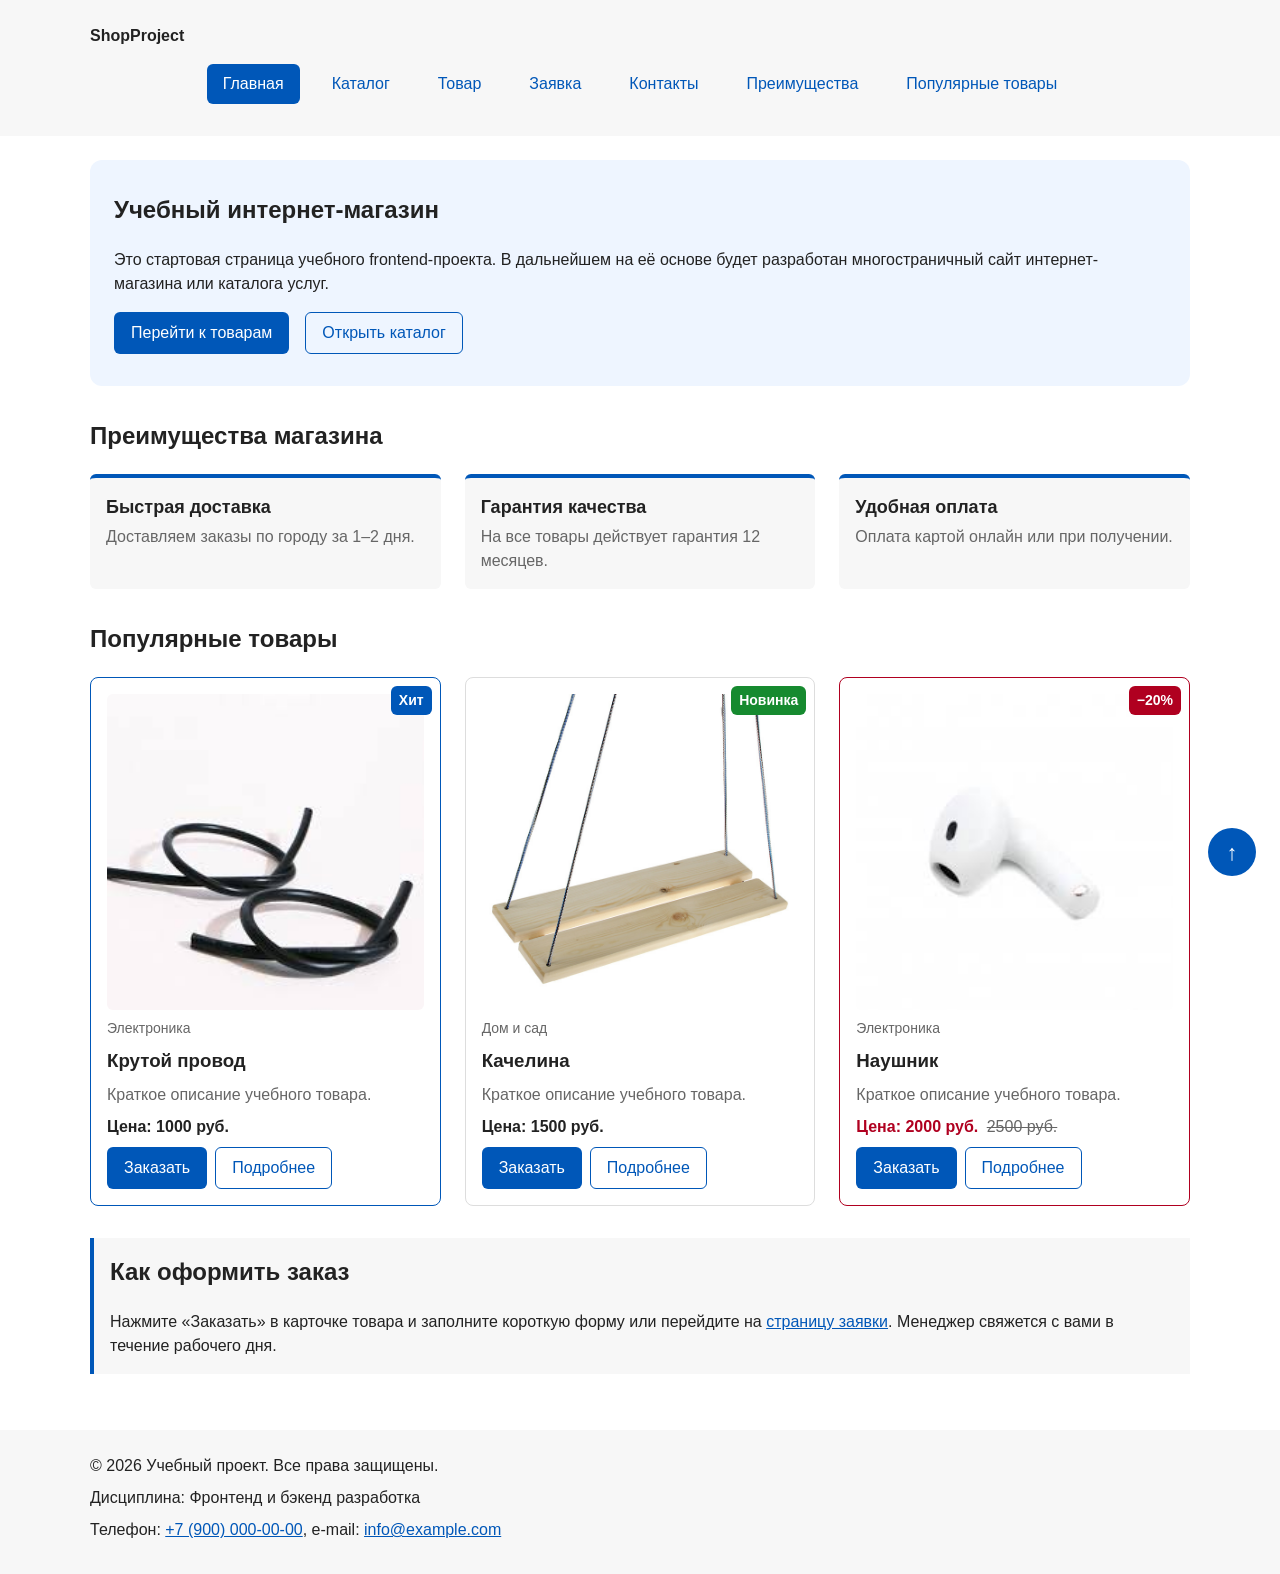
==== commit 4e57fa3b: "fix: prepare HTML CSS project for submission" ====
--- a/index.html
+++ b/index.html
@@ -22,6 +22,12 @@
             <a class="site-nav__link" href="catalog.html">Каталог</a>
           </li>
           <li class="site-nav__item">
+            <a class="site-nav__link" href="product.html">Товар</a>
+          </li>
+          <li class="site-nav__item">
+            <a class="site-nav__link" href="order.html">Заявка</a>
+          </li>
+          <li class="site-nav__item">
             <a class="site-nav__link" href="contacts.html">Контакты</a>
           </li>
           <li class="site-nav__item">
@@ -29,9 +35,6 @@
           </li>
           <li class="site-nav__item">
             <a class="site-nav__link" href="index.html#popular">Популярные товары</a>
-          </li>
-          <li class="site-nav__item">
-            <a class="site-nav__link" href="index.html#contacts">Обратная связь</a>
           </li>
         </ul>
       </nav>
@@ -46,17 +49,28 @@
         В дальнейшем на её основе будет разработан многостраничный сайт
         интернет-магазина или каталога услуг.
       </p>
-      <a class="button button--primary hero__button" href="#popular">Перейти к товарам</a>
+      <div class="hero__actions">
+        <a class="button button--primary" href="#popular">Перейти к товарам</a>
+        <a class="button button--secondary" href="catalog.html">Открыть каталог</a>
+      </div>
     </section>
 
     <section class="section" id="advantages">
-      <h2 class="section__title">Преимущества проекта</h2>
-
-      <ul class="advantages-list">
-        <li class="advantages-list__item">понятная HTML-структура;</li>
-        <li class="advantages-list__item">семантические блоки страницы;</li>
-        <li class="advantages-list__item">подключение внешнего CSS-файла;</li>
-        <li class="advantages-list__item">подготовка к разработке многостраничного сайта.</li>
+      <h2 class="section__title">Преимущества магазина</h2>
+
+      <ul class="advantages">
+        <li class="advantages__item">
+          <h3 class="advantages__title">Быстрая доставка</h3>
+          <p class="advantages__text">Доставляем заказы по городу за 1–2 дня.</p>
+        </li>
+        <li class="advantages__item">
+          <h3 class="advantages__title">Гарантия качества</h3>
+          <p class="advantages__text">На все товары действует гарантия 12 месяцев.</p>
+        </li>
+        <li class="advantages__item">
+          <h3 class="advantages__title">Удобная оплата</h3>
+          <p class="advantages__text">Оплата картой онлайн или при получении.</p>
+        </li>
       </ul>
     </section>
 
@@ -65,51 +79,76 @@
 
       <div class="products-grid">
         <article class="product-card product-card--featured">
-          <h3 class="product-card__title">Товар 1</h3>
+          <span class="product-card__badge product-card__badge--hit">Хит</span>
+          <img class="product-card__image" src="images/product-1.jpg" alt="Крутой провод" width="400" height="300">
+          <p class="product-card__category">Электроника</p>
+          <h3 class="product-card__title">Крутой провод</h3>
           <p class="product-card__description">Краткое описание учебного товара.</p>
           <p class="product-card__price">Цена: 1000 руб.</p>
-          <button class="button button--primary product-card__button" type="button" data-product="Товар 1">
-            Заказать
-          </button>
+          <div class="product-card__actions">
+            <button class="button button--primary product-card__button" type="button" data-product="Крутой провод">
+              Заказать
+            </button>
+            <a class="button button--secondary" href="product.html">Подробнее</a>
+          </div>
         </article>
-
         <article class="product-card">
-          <h3 class="product-card__title">Товар 2</h3>
+          <span class="product-card__badge product-card__badge--new">Новинка</span>
+          <img class="product-card__image" src="images/product-2.jpg" alt="Качелина" width="400" height="300">
+          <p class="product-card__category">Дом и сад</p>
+          <h3 class="product-card__title">Качелина</h3>
           <p class="product-card__description">Краткое описание учебного товара.</p>
           <p class="product-card__price">Цена: 1500 руб.</p>
-          <button class="button button--primary product-card__button" type="button" data-product="Товар 2">
-            Заказать
-          </button>
+          <div class="product-card__actions">
+            <button class="button button--primary product-card__button" type="button" data-product="Качелина">
+              Заказать
+            </button>
+            <a class="button button--secondary" href="product.html">Подробнее</a>
+          </div>
         </article>
-
         <article class="product-card product-card--discount">
-          <h3 class="product-card__title">Товар 3</h3>
+          <span class="product-card__badge product-card__badge--discount">−20%</span>
+          <img class="product-card__image" src="images/product-3.jpg" alt="Наушник" width="400" height="300">
+          <p class="product-card__category">Электроника</p>
+          <h3 class="product-card__title">Наушник</h3>
           <p class="product-card__description">Краткое описание учебного товара.</p>
-          <p class="product-card__price">Цена: 2000 руб.</p>
-          <button class="button button--primary product-card__button" type="button" data-product="Товар 3">
-            Заказать
-          </button>
+          <p class="product-card__price">Цена: 2000 руб. <s class="product-card__old-price">2500 руб.</s></p>
+          <div class="product-card__actions">
+            <button class="button button--primary product-card__button" type="button" data-product="Наушник">
+              Заказать
+            </button>
+            <a class="button button--secondary" href="product.html">Подробнее</a>
+          </div>
         </article>
       </div>
     </section>
 
     <aside class="info-box">
-      <h2 class="info-box__title">Информация для студентов</h2>
+      <h2 class="info-box__title">Как оформить заказ</h2>
       <p class="info-box__text">
-        На следующих практических занятиях этот проект будет расширяться:
-        появятся формы, модальное окно, дополнительные страницы, Flex/Grid,
-        БЭМ-структура и адаптивная версия сайта.
+        Нажмите «Заказать» в карточке товара и заполните короткую форму
+        или перейдите на <a href="order.html">страницу заявки</a>.
+        Менеджер свяжется с вами в течение рабочего дня.
       </p>
     </aside>
   </main>
 
   <footer class="site-footer" id="contacts">
-    <p class="site-footer__text">&copy; 2026 Учебный проект. Все права защищены.</p>
-    <p class="site-footer__text">Дисциплина: Фронтенд и бэкенд разработка</p>
+    <div class="site-footer__inner">
+      <p class="site-footer__text">&copy; 2026 Учебный проект. Все права защищены.</p>
+      <p class="site-footer__text">Дисциплина: Фронтенд и бэкенд разработка</p>
+      <p class="site-footer__text">
+        Телефон: <a class="site-footer__link" href="tel:+79000000000">+7 (900) 000-00-00</a>,
+        e-mail: <a class="site-footer__link" href="mailto:info@example.com">info@example.com</a>
+      </p>
+    </div>
   </footer>
+
+  <a class="to-top" href="#top" aria-label="Наверх страницы">↑</a>
 
   <dialog class="order-dialog" id="order-dialog" aria-labelledby="order-dialog-title">
     <h2 class="order-dialog__title" id="order-dialog-title">Оформление заявки</h2>
+    <p class="order-dialog__product">Товар: <strong id="order-dialog-product">не выбран</strong></p>
 
     <form class="order-form" id="order-form" action="#" method="post" novalidate>
       <input id="selected-product" name="selected-product" type="hidden">
@@ -208,8 +247,8 @@
     </form>
   </dialog>
 
-  <p class="success-message" id="success-message" hidden>
-    Форма успешно отправлена!
+  <p class="success-message" id="success-message" role="status" hidden>
+    Заявка отправлена! Мы свяжемся с вами в ближайшее время.
   </p>
 </body>
 </html>
--- a/css/style.css
+++ b/css/style.css
@@ -31,6 +31,10 @@
 
   /* Размеры */
   --container-width: 1100px;
+
+  /* Слои (z-index) */
+  --z-sticky: 10;
+  --z-fixed: 100;
 }
 
 
@@ -106,9 +110,17 @@
   background-color: var(--color-surface);
 }
 
+.site-footer__inner {
+  max-width: var(--container-width);
+  margin: 0 auto;
+}
+
 .site-footer__text {
-  max-width: var(--container-width);
-  margin: 0 auto var(--space-sm);
+  margin: 0 0 var(--space-sm);
+}
+
+.site-footer__link {
+  color: var(--color-primary);
 }
 
 
@@ -167,9 +179,12 @@
   color: var(--color-primary);
 }
 
-.breadcrumbs__current::before {
-  content: " / ";
-  color: var(--color-muted);
+.breadcrumbs__separator {
+  margin: 0 var(--space-xs);
+}
+
+.breadcrumbs__current {
+  color: var(--color-text);
 }
 
 
@@ -239,6 +254,12 @@
   margin-top: 0;
 }
 
+.hero__actions {
+  display: flex;
+  flex-wrap: wrap;
+  gap: var(--space-md);
+}
+
 /* Блок section — универсальный раздел страницы */
 .section {
   max-width: var(--container-width);
@@ -249,13 +270,31 @@
   margin-top: 0;
 }
 
-/* Блок advantages-list — список преимуществ */
-.advantages-list {
-  padding-left: var(--space-lg);
-}
-
-.advantages-list__item {
-  margin-bottom: var(--space-xs);
+/* Блок advantages — преимущества в виде трёх колонок (Grid) */
+.advantages {
+  display: grid;
+  grid-template-columns: repeat(3, 1fr);
+  gap: var(--space-lg);
+  margin: 0;
+  padding: 0;
+  list-style: none;
+}
+
+.advantages__item {
+  padding: var(--space-md);
+  border-top: 4px solid var(--color-primary);
+  background-color: var(--color-surface);
+  border-radius: var(--radius-sm);
+}
+
+.advantages__title {
+  margin: 0 0 var(--space-xs);
+  font-size: 18px;
+}
+
+.advantages__text {
+  margin: 0;
+  color: var(--color-muted);
 }
 
 /* Блок info-box — информационная врезка (тег aside) */
@@ -273,6 +312,11 @@
 
 .info-box__text {
   margin-bottom: 0;
+}
+
+.info-box__steps {
+  margin: 0;
+  padding-left: var(--space-lg);
 }
 
 /* Блок contacts-list — список контактов */
@@ -292,8 +336,10 @@
   gap: var(--space-lg);
 }
 
-/* Карточка товара — самостоятельный блок */
+/* Карточка товара — самостоятельный блок.
+   position: relative нужен, чтобы бейдж позиционировался относительно карточки. */
 .product-card {
+  position: relative;
   display: flex;
   flex-direction: column;
   gap: var(--space-sm);
@@ -341,6 +387,62 @@
   align-self: flex-start;
 }
 
+/* Бейдж «Хит», «Новинка», «Скидка» в углу карточки */
+.product-card__badge {
+  position: absolute;
+  top: var(--space-sm);
+  right: var(--space-sm);
+  z-index: 1;
+  padding: 4px 8px;
+  font-size: 14px;
+  font-weight: 700;
+  color: var(--color-white);
+  background-color: var(--color-primary);
+  border-radius: var(--radius-sm);
+}
+
+.product-card__badge--hit {
+  background-color: var(--color-primary);
+}
+
+.product-card__badge--new {
+  background-color: var(--color-success);
+}
+
+.product-card__badge--discount {
+  background-color: var(--color-danger);
+}
+
+.product-card__image {
+  display: block;
+  width: 100%;
+  height: auto;
+  border-radius: var(--radius-sm);
+}
+
+.product-card__category {
+  margin: 0;
+  font-size: 14px;
+  color: var(--color-muted);
+}
+
+.product-card__old-price {
+  margin-left: var(--space-xs);
+  font-weight: 400;
+  color: var(--color-muted);
+}
+
+.product-card__actions {
+  display: flex;
+  flex-wrap: wrap;
+  gap: var(--space-sm);
+  margin-top: auto;
+}
+
+.product-card__actions .product-card__button {
+  margin-top: 0;
+}
+
 
 /* ===============================
    8. Каталог: catalog-layout и catalog-filters
@@ -367,8 +469,13 @@
   margin-top: 0;
 }
 
-/* Блок фильтров */
+/* Блок фильтров.
+   position: sticky — фильтр остаётся на экране при прокрутке списка товаров. */
 .catalog-filters {
+  position: sticky;
+  top: var(--space-md);
+  z-index: var(--z-sticky);
+  align-self: start;
   padding: var(--space-md);
   border: 1px solid var(--color-border);
   border-radius: var(--radius-md);
@@ -432,6 +539,11 @@
 
 .order-dialog__title {
   margin-top: 0;
+}
+
+.order-dialog__product {
+  margin-top: 0;
+  color: var(--color-muted);
 }
 
 
@@ -502,6 +614,13 @@
   margin-top: var(--space-lg);
 }
 
+/* Модификатор: форма на отдельной странице, а не в модальном окне */
+.order-form--page {
+  padding: var(--space-lg);
+  border: 1px solid var(--color-border);
+  border-radius: var(--radius-md);
+}
+
 
 /* ===============================
    11. Сообщение об успешной отправке
@@ -514,3 +633,237 @@
   border-left: 4px solid var(--color-success);
   background-color: var(--color-success-bg);
 }
+
+
+/* ===============================
+   12. Страница товара: product
+   =============================== */
+
+.product {
+  display: grid;
+  grid-template-columns: 1fr 1fr;
+  gap: var(--space-xl);
+  max-width: var(--container-width);
+  margin: 0 auto var(--space-xl);
+}
+
+/* Контейнер картинки — точка отсчёта для бейджа */
+.product__media {
+  position: relative;
+}
+
+.product__badge {
+  position: absolute;
+  top: var(--space-md);
+  left: var(--space-md);
+  padding: 4px 10px;
+  font-weight: 700;
+  color: var(--color-white);
+  background-color: var(--color-danger);
+  border-radius: var(--radius-sm);
+}
+
+.product__image {
+  display: block;
+  width: 100%;
+  height: auto;
+  border-radius: var(--radius-lg);
+}
+
+.product__category {
+  margin: 0;
+  color: var(--color-muted);
+}
+
+.product__title {
+  margin: var(--space-xs) 0 var(--space-md);
+}
+
+.product__price {
+  margin: var(--space-md) 0 var(--space-xs);
+  font-size: 28px;
+  font-weight: 700;
+  color: var(--color-danger);
+}
+
+.product__old-price {
+  margin-left: var(--space-sm);
+  font-size: 18px;
+  font-weight: 400;
+  color: var(--color-muted);
+}
+
+.product__stock {
+  margin: 0 0 var(--space-lg);
+  color: var(--color-success);
+}
+
+.product__actions {
+  display: flex;
+  flex-wrap: wrap;
+  gap: var(--space-md);
+}
+
+
+/* ===============================
+   13. Таблица характеристик: product-table
+   =============================== */
+
+/* Обёртка не даёт широкой таблице растягивать страницу */
+.product-table-wrapper {
+  overflow-x: auto;
+}
+
+.product-table {
+  width: 100%;
+  border-collapse: collapse;
+}
+
+.product-table__caption {
+  margin-bottom: var(--space-sm);
+  font-weight: 700;
+  text-align: left;
+}
+
+.product-table__head {
+  padding: var(--space-sm) var(--space-md);
+  text-align: left;
+  color: var(--color-white);
+  background-color: var(--color-primary);
+}
+
+.product-table__cell {
+  padding: var(--space-sm) var(--space-md);
+  text-align: left;
+  border-bottom: 1px solid var(--color-border);
+}
+
+.product-table__cell--name {
+  font-weight: 400;
+  color: var(--color-muted);
+}
+
+.product-table__row:nth-child(even) {
+  background-color: var(--color-surface);
+}
+
+.product-table__row:hover {
+  background-color: var(--color-surface-accent);
+}
+
+
+/* ===============================
+   14. Отзывы: reviews и review
+   =============================== */
+
+.reviews {
+  display: grid;
+  grid-template-columns: repeat(2, 1fr);
+  gap: var(--space-lg);
+}
+
+.review {
+  padding: var(--space-md);
+  border: 1px solid var(--color-border);
+  border-radius: var(--radius-md);
+}
+
+.review__author {
+  margin: 0;
+  font-size: 18px;
+}
+
+.review__rating {
+  margin: var(--space-xs) 0;
+  color: #b26a00;
+}
+
+.review__text {
+  margin: 0;
+}
+
+
+/* ===============================
+   15. Страница заявки: order-layout
+   =============================== */
+
+.order-layout {
+  display: grid;
+  grid-template-columns: 2fr 1fr;
+  gap: var(--space-lg);
+  align-items: start;
+  max-width: var(--container-width);
+  margin: 0 auto var(--space-xl);
+}
+
+.order-layout__aside {
+  margin: 0;
+}
+
+
+/* ===============================
+   16. Частые вопросы: faq
+   =============================== */
+
+.faq__item {
+  margin-bottom: var(--space-sm);
+  border: 1px solid var(--color-border);
+  border-radius: var(--radius-sm);
+}
+
+.faq__question {
+  padding: var(--space-md);
+  font-weight: 700;
+  cursor: pointer;
+}
+
+.faq__question:hover {
+  color: var(--color-primary);
+}
+
+.faq__question:focus-visible {
+  outline: 2px solid var(--color-primary);
+  outline-offset: 3px;
+}
+
+.faq__item[open] .faq__question {
+  border-bottom: 1px solid var(--color-border);
+}
+
+.faq__answer {
+  margin: 0;
+  padding: var(--space-md);
+}
+
+
+/* ===============================
+   17. Кнопка «Наверх»: to-top
+   =============================== */
+
+/* position: fixed — кнопка закреплена в углу окна и не прокручивается */
+.to-top {
+  position: fixed;
+  right: var(--space-lg);
+  bottom: var(--space-lg);
+  z-index: var(--z-fixed);
+  display: flex;
+  align-items: center;
+  justify-content: center;
+  width: 48px;
+  height: 48px;
+  font-size: 22px;
+  color: var(--color-white);
+  text-decoration: none;
+  background-color: var(--color-primary);
+  border-radius: 50%;
+}
+
+.to-top:hover {
+  color: var(--color-white);
+  background-color: var(--color-primary-dark);
+}
+
+.to-top:focus-visible {
+  outline: 2px solid var(--color-primary);
+  outline-offset: 3px;
+}
